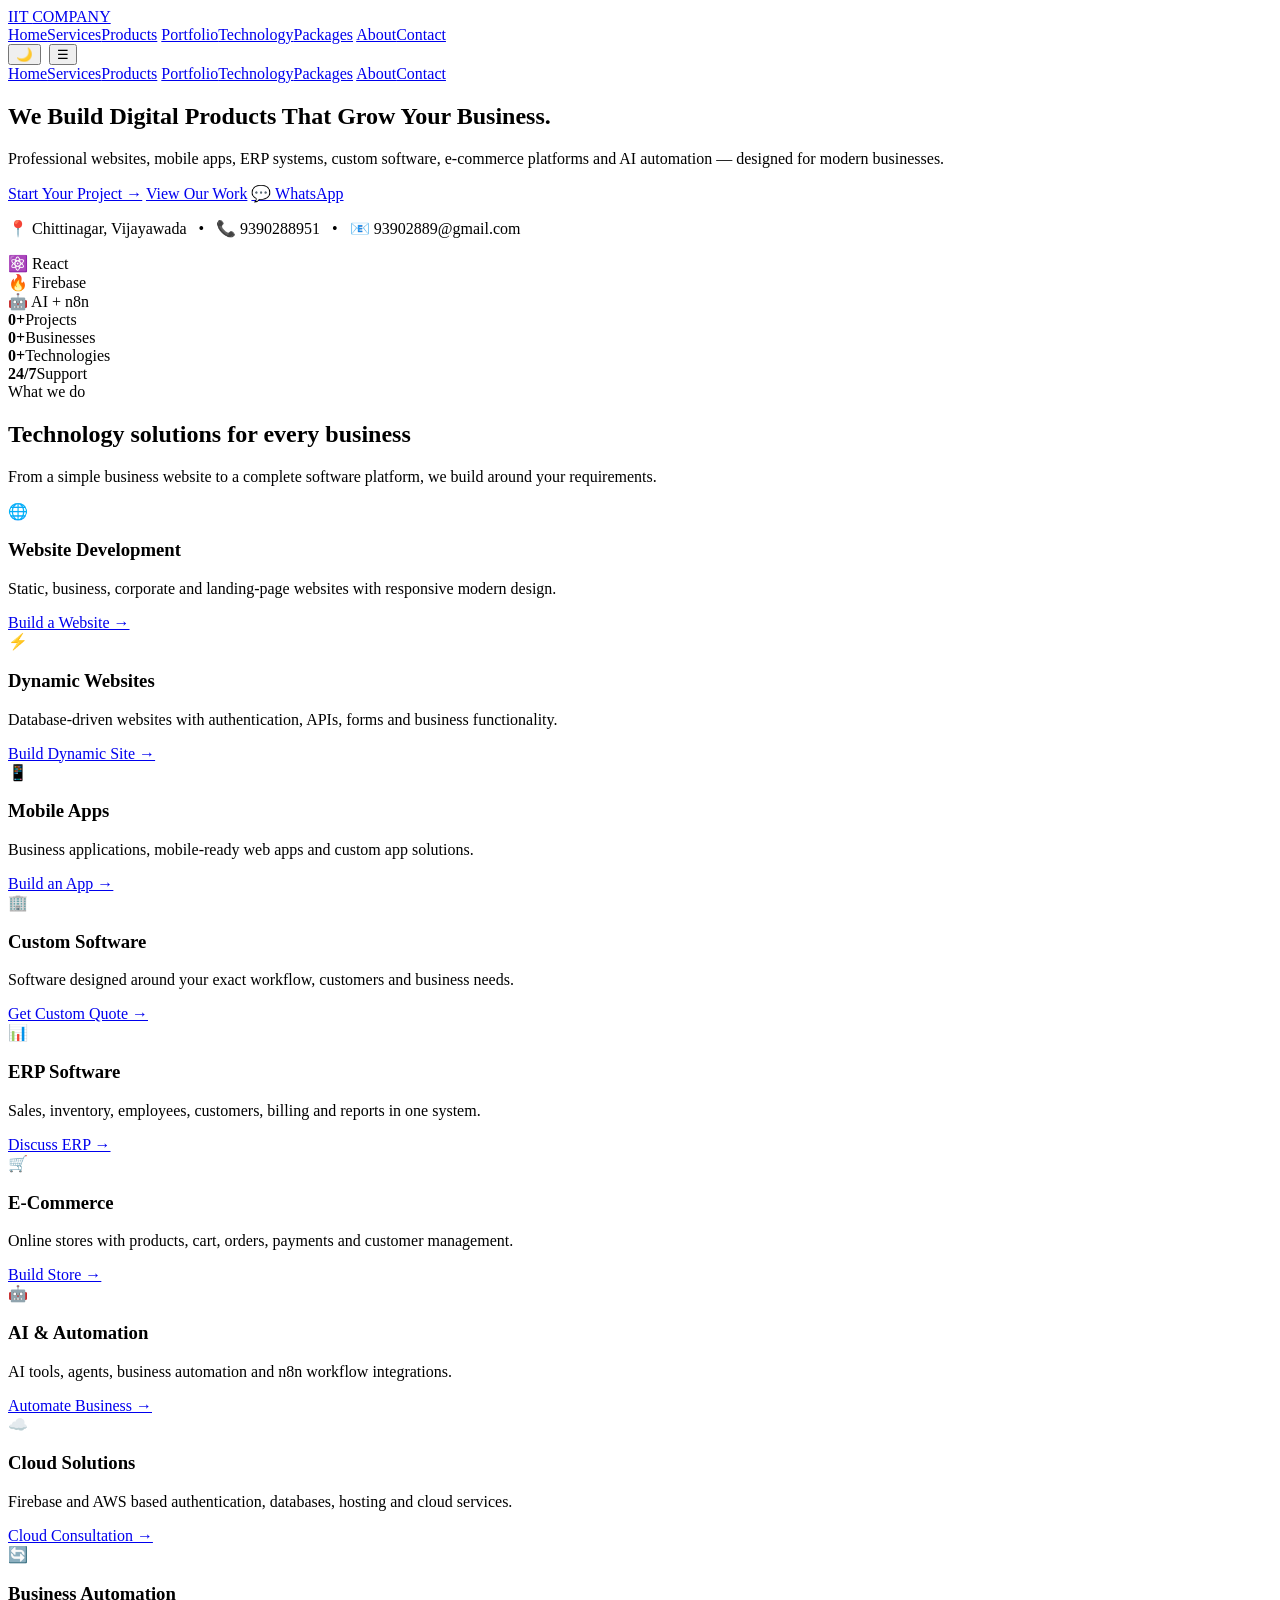
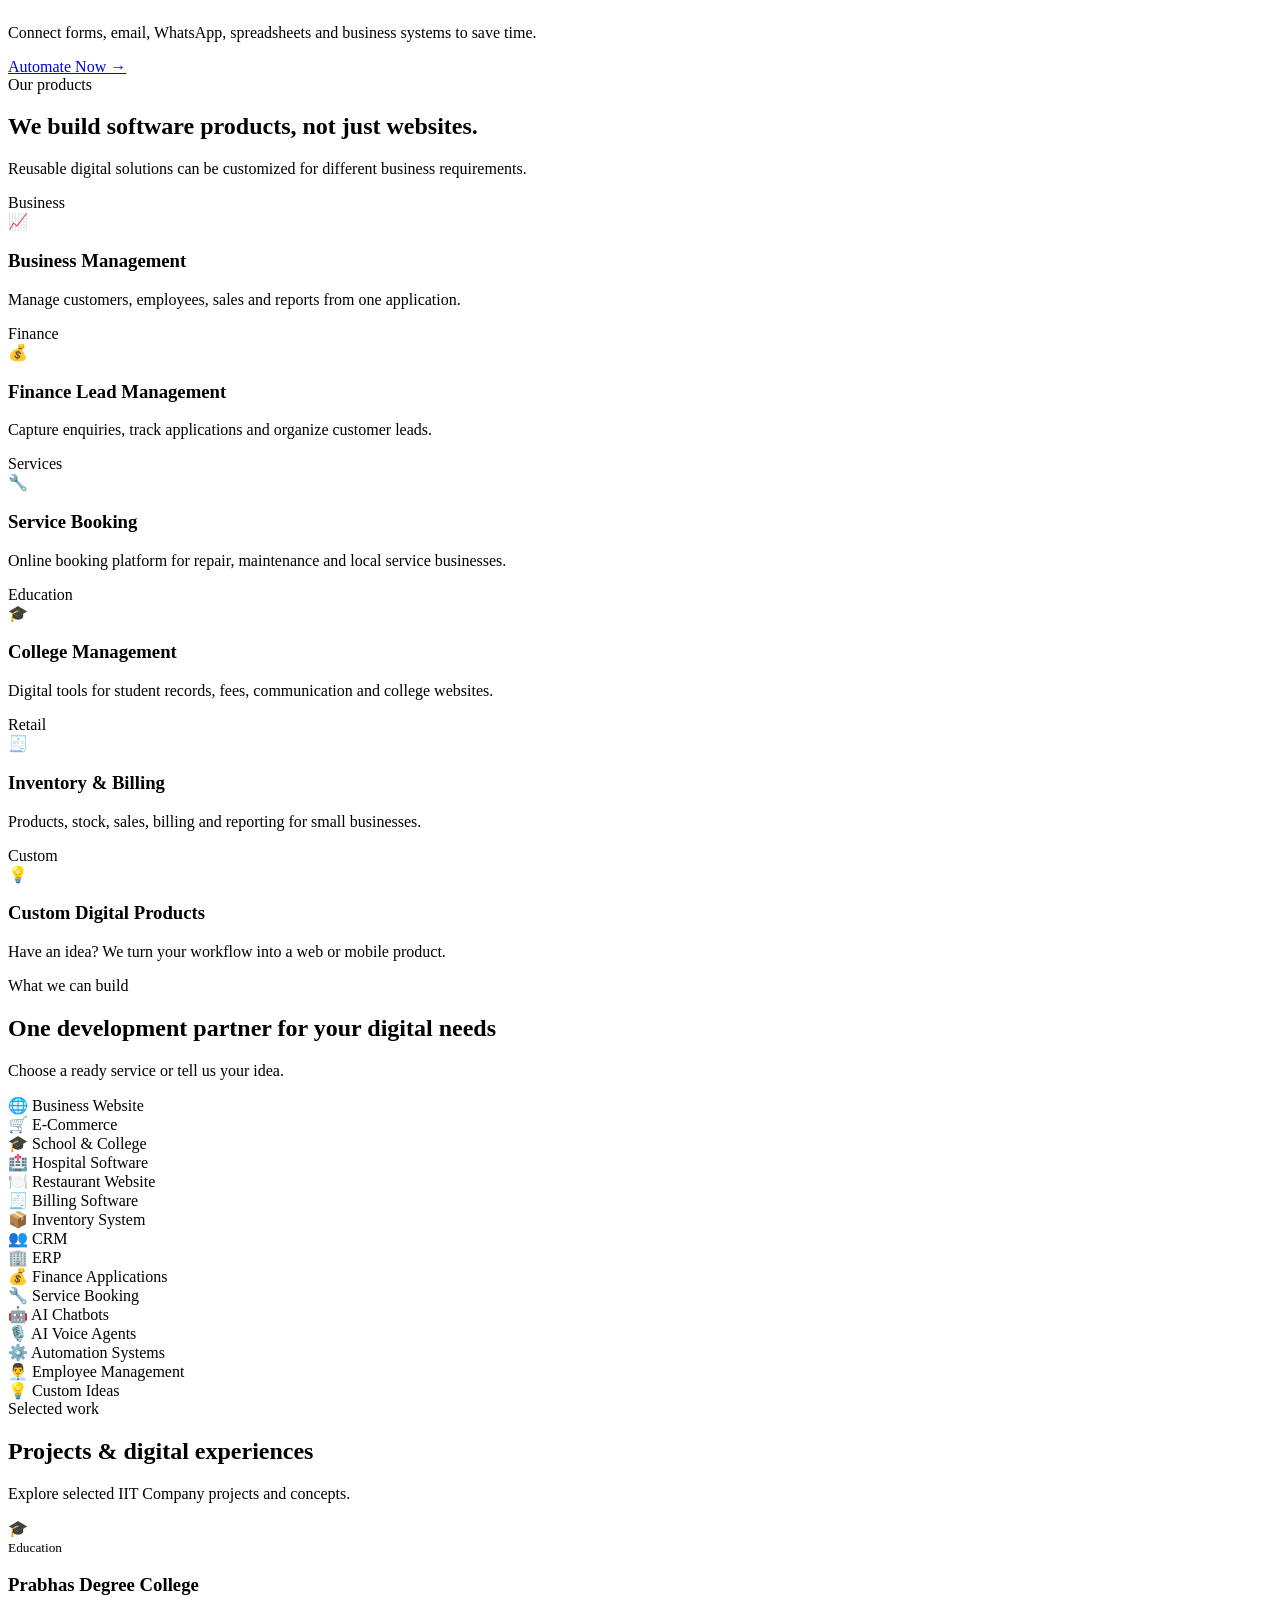
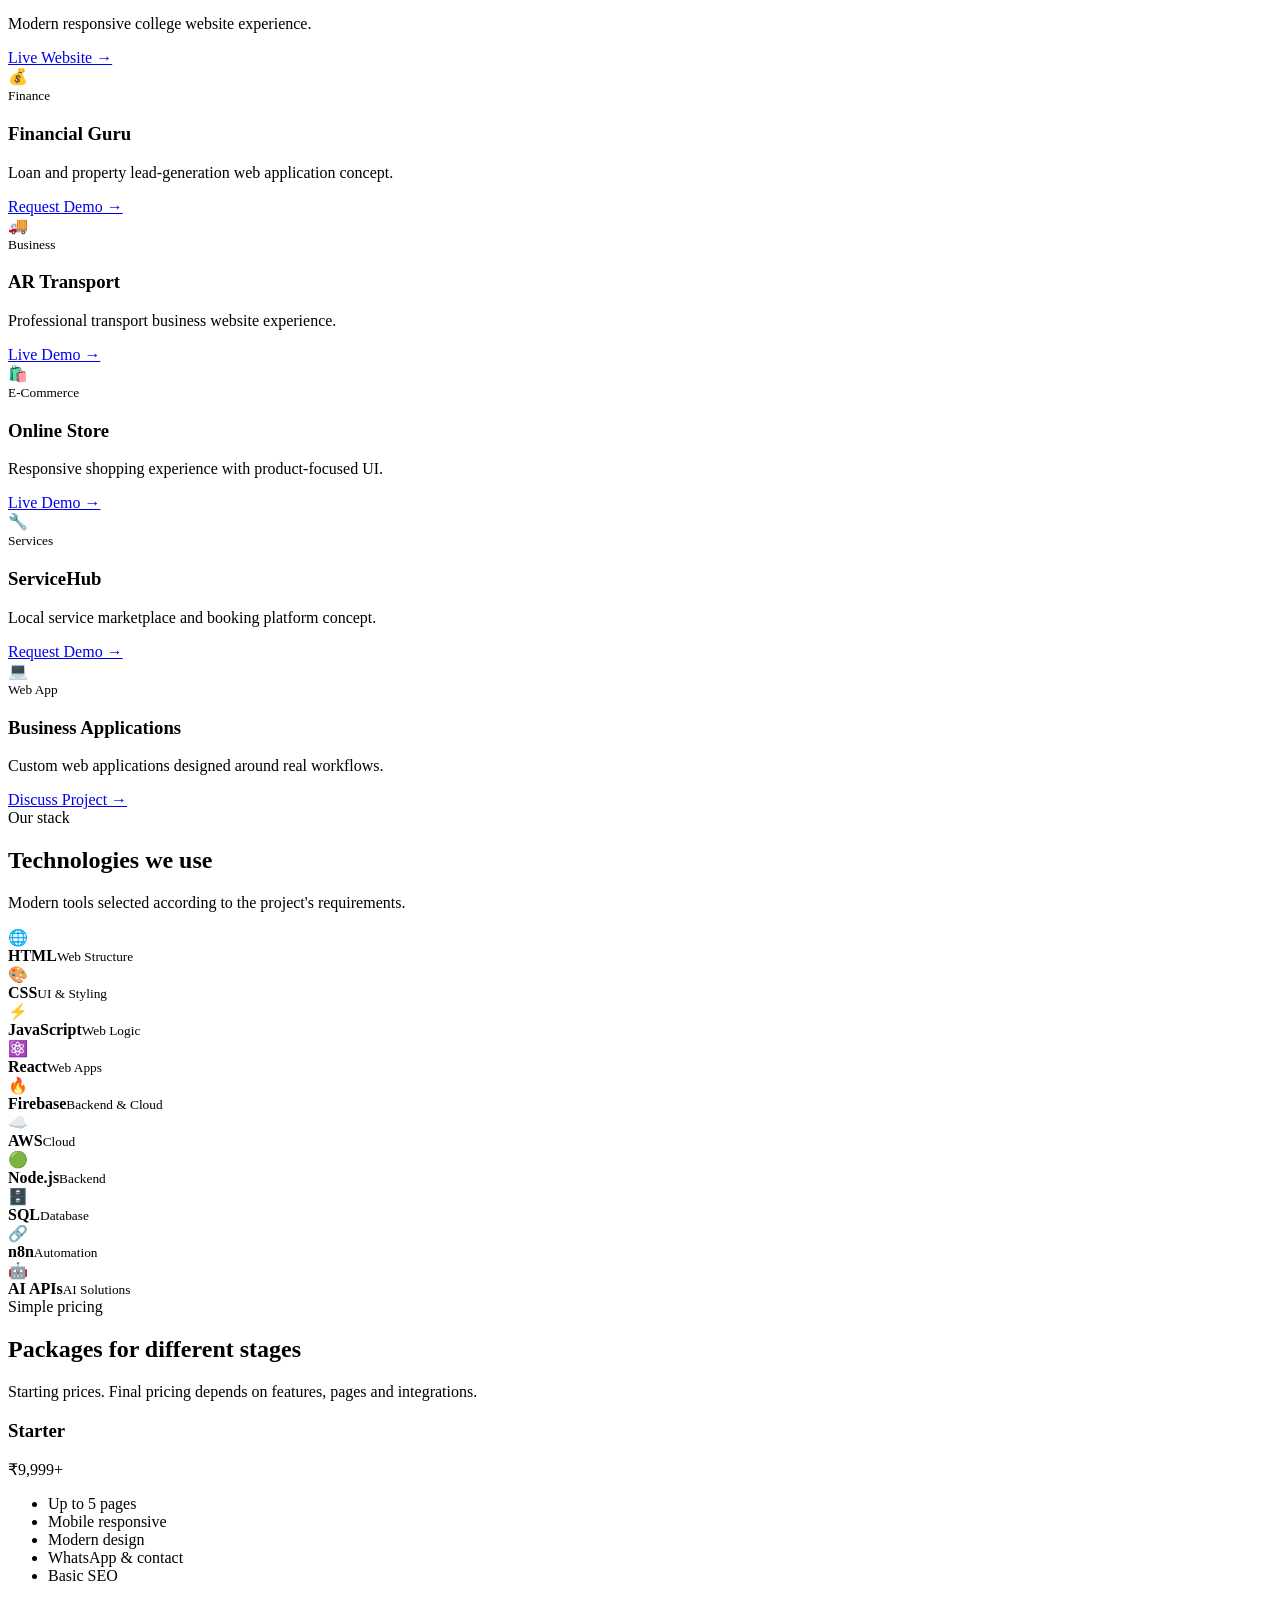
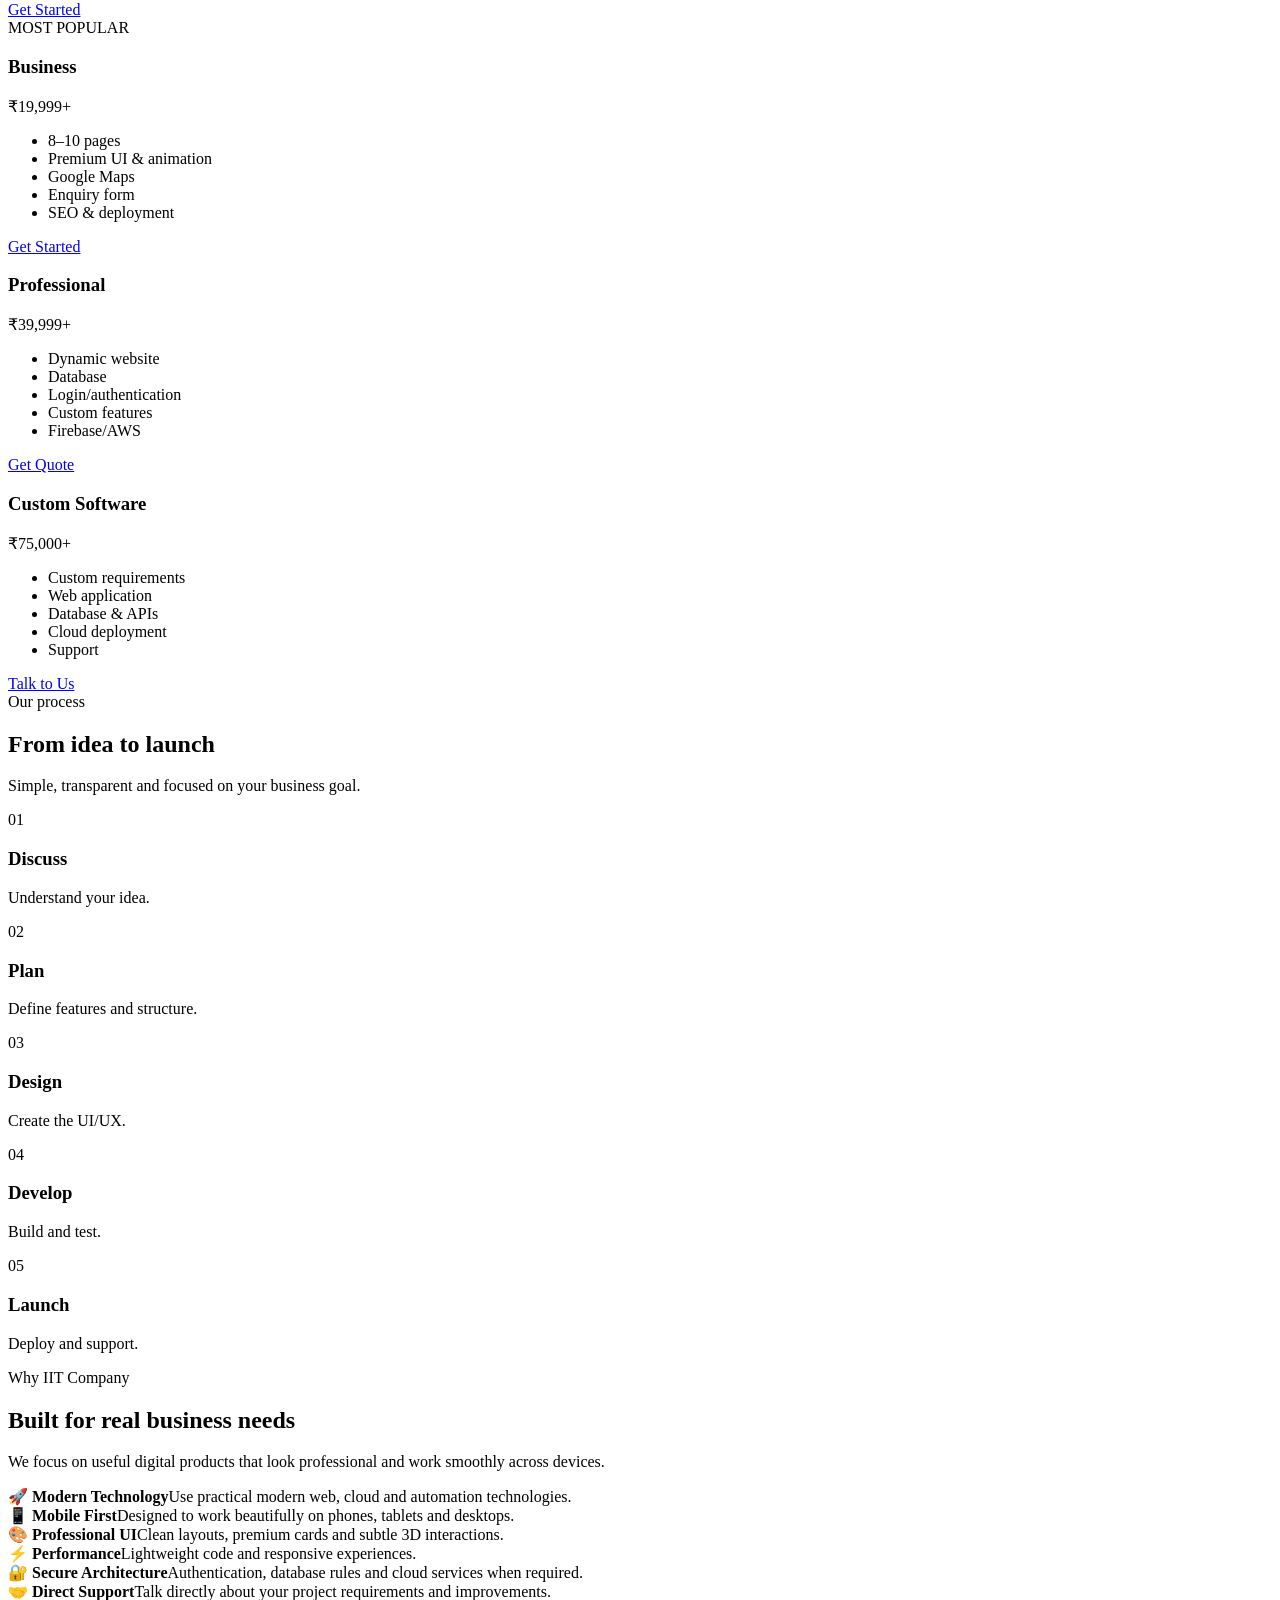
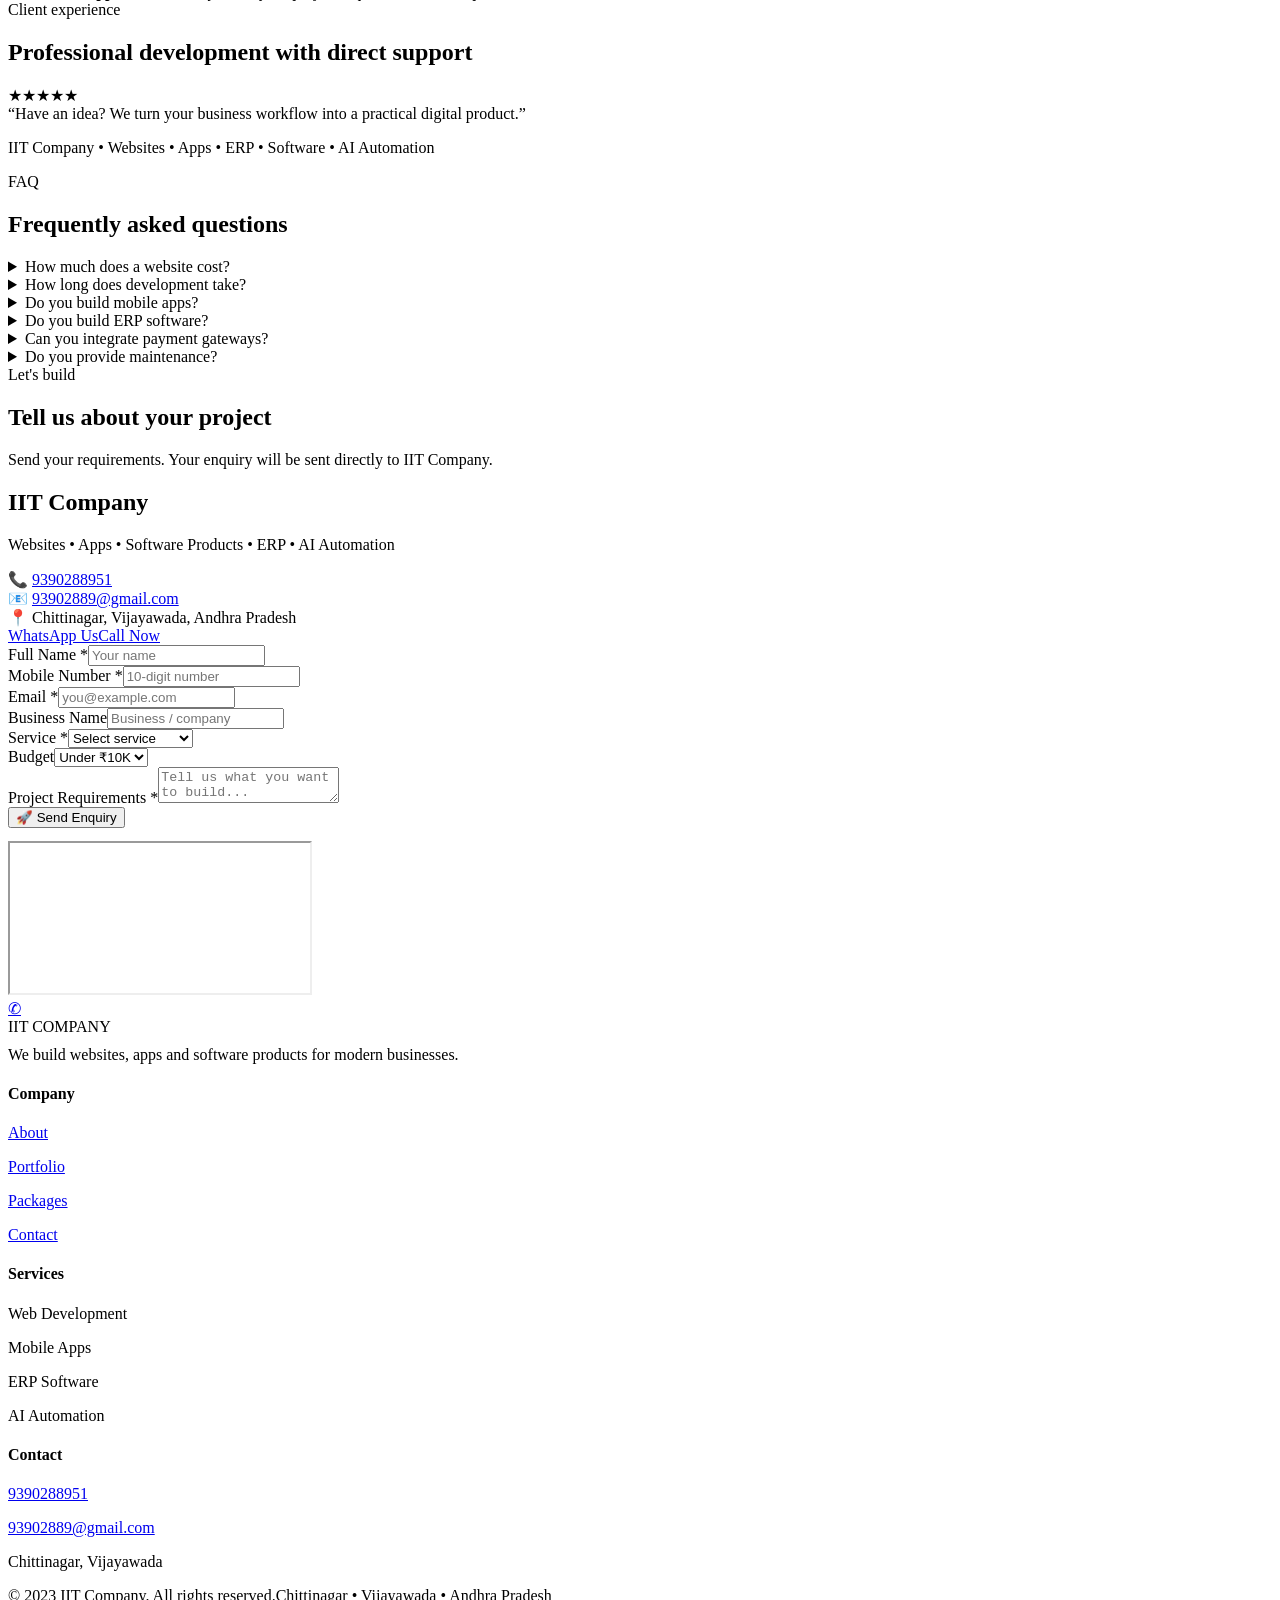
==== index.html @ 690689c0 "Rename iit company/index.html to index.html" ====
<!DOCTYPE html>
<html lang="en">
<head>
    <link rel="stylesheet" href="style.css">
<meta charset="UTF-8">
<meta name="viewport" content="width=device-width, initial-scale=1.0">
<meta name="description" content="IIT Company - Website, mobile app, ERP, custom software, e-commerce and AI automation development in Vijayawada.">
<meta name="theme-color" content="#ff6b00">
<meta property="og:title" content="IIT Company | Websites, Apps & Software">
<meta property="og:description" content="We build digital products that grow your business.">
<title>IIT Company | Websites, Apps & Software Products</title>

</head>
<body>

<header>
 <div class="container nav">
  <a href="#home" class="logo">IIT <span>COMPANY</span></a>
  <nav>
   <a href="#home">Home</a><a href="#services">Services</a><a href="#products">Products</a>
   <a href="#portfolio">Portfolio</a><a href="#technology">Technology</a><a href="#packages">Packages</a>
   <a href="#about">About</a><a href="#contact" class="nav-btn">Contact</a>
  </nav>
  <div style="display:flex;align-items:center;gap:8px">
   <button class="theme-toggle" id="themeToggle" aria-label="Toggle dark and light mode">🌙</button>
   <button class="menu" id="menuBtn" aria-label="Open menu">☰</button>
  </div>
  <div class="mobile-menu" id="mobileMenu">
   <a href="#home">Home</a><a href="#services">Services</a><a href="#products">Products</a>
   <a href="#portfolio">Portfolio</a><a href="#technology">Technology</a><a href="#packages">Packages</a>
   <a href="#about">About</a><a href="#contact">Contact</a>
  </div>
 </div>
</header>

<main id="home">
<section class="hero">
 <div class="container hero-grid">
  <div class="reveal">
   <h1>We Build <span class="gradient">Digital Products</span> That Grow Your Business.</h1>
   <p>Professional websites, mobile apps, ERP systems, custom software, e-commerce platforms and AI automation — designed for modern businesses.</p>
   <div class="actions">
    <a class="btn primary" href="#contact">Start Your Project →</a>
    <a class="btn secondary" href="#portfolio">View Our Work</a>
    <a class="btn secondary" href="https://wa.me/919390288951?text=Hello%20IIT%20Company%2C%20I%20want%20a%20project%20quote." target="_blank">💬 WhatsApp</a>
   </div>
   <p class="hero-meta">📍 Chittinagar, Vijayawada &nbsp; • &nbsp; 📞 9390288951 &nbsp; • &nbsp; 📧 93902889@gmail.com</p>
  </div>
  <div class="visual reveal">
   <div class="orb"></div>
   <div class="device top"><div class="bar short"></div><div class="bar"></div><div class="mini"><div></div><div></div><div></div></div></div>
   <div class="device bottom"><div class="bar short"></div><div class="bar"></div><div class="mini"><div></div><div></div><div></div></div></div>
   <div class="tech-float tf1">⚛️ React</div><div class="tech-float tf2">🔥 Firebase</div><div class="tech-float tf3">🤖 AI + n8n</div>
  </div>
 </div>
</section>

<section class="stats">
 <div class="container stats-grid reveal">
  <div class="stat"><b data-count="50">0+</b><span>Projects</span></div>
  <div class="stat"><b data-count="30">0+</b><span>Businesses</span></div>
  <div class="stat"><b data-count="10">0+</b><span>Technologies</span></div>
  <div class="stat"><b>24/7</b><span>Support</span></div>
 </div>
</section>

<section id="services">
 <div class="container">
  <div class="section-head reveal"><div class="eyebrow">What we do</div><h2>Technology solutions for every business</h2><p>From a simple business website to a complete software platform, we build around your requirements.</p></div>
  <div class="grid">
   <article class="card reveal"><div class="icon">🌐</div><h3>Website Development</h3><p>Static, business, corporate and landing-page websites with responsive modern design.</p><a class="card-link" href="#contact">Build a Website →</a></article>
   <article class="card reveal"><div class="icon">⚡</div><h3>Dynamic Websites</h3><p>Database-driven websites with authentication, APIs, forms and business functionality.</p><a class="card-link" href="#contact">Build Dynamic Site →</a></article>
   <article class="card reveal"><div class="icon">📱</div><h3>Mobile Apps</h3><p>Business applications, mobile-ready web apps and custom app solutions.</p><a class="card-link" href="#contact">Build an App →</a></article>
   <article class="card reveal"><div class="icon">🏢</div><h3>Custom Software</h3><p>Software designed around your exact workflow, customers and business needs.</p><a class="card-link" href="#contact">Get Custom Quote →</a></article>
   <article class="card reveal"><div class="icon">📊</div><h3>ERP Software</h3><p>Sales, inventory, employees, customers, billing and reports in one system.</p><a class="card-link" href="#contact">Discuss ERP →</a></article>
   <article class="card reveal"><div class="icon">🛒</div><h3>E-Commerce</h3><p>Online stores with products, cart, orders, payments and customer management.</p><a class="card-link" href="#contact">Build Store →</a></article>
   <article class="card reveal"><div class="icon">🤖</div><h3>AI & Automation</h3><p>AI tools, agents, business automation and n8n workflow integrations.</p><a class="card-link" href="#contact">Automate Business →</a></article>
   <article class="card reveal"><div class="icon">☁️</div><h3>Cloud Solutions</h3><p>Firebase and AWS based authentication, databases, hosting and cloud services.</p><a class="card-link" href="#contact">Cloud Consultation →</a></article>
   <article class="card reveal"><div class="icon">🔄</div><h3>Business Automation</h3><p>Connect forms, email, WhatsApp, spreadsheets and business systems to save time.</p><a class="card-link" href="#contact">Automate Now →</a></article>
  </div>
 </div>
</section>

<section class="dark-section" id="products">
 <div class="container">
  <div class="section-head reveal"><div class="eyebrow">Our products</div><h2>We build software products, not just websites.</h2><p>Reusable digital solutions can be customized for different business requirements.</p></div>
  <div class="grid product-grid">
   <article class="card product reveal"><span class="tag">Business</span><div class="icon">📈</div><h3>Business Management</h3><p>Manage customers, employees, sales and reports from one application.</p></article>
   <article class="card product reveal"><span class="tag">Finance</span><div class="icon">💰</div><h3>Finance Lead Management</h3><p>Capture enquiries, track applications and organize customer leads.</p></article>
   <article class="card product reveal"><span class="tag">Services</span><div class="icon">🔧</div><h3>Service Booking</h3><p>Online booking platform for repair, maintenance and local service businesses.</p></article>
   <article class="card product reveal"><span class="tag">Education</span><div class="icon">🎓</div><h3>College Management</h3><p>Digital tools for student records, fees, communication and college websites.</p></article>
   <article class="card product reveal"><span class="tag">Retail</span><div class="icon">🧾</div><h3>Inventory & Billing</h3><p>Products, stock, sales, billing and reporting for small businesses.</p></article>
   <article class="card product reveal"><span class="tag">Custom</span><div class="icon">💡</div><h3>Custom Digital Products</h3><p>Have an idea? We turn your workflow into a web or mobile product.</p></article>
  </div>
 </div>
</section>

<section id="build">
 <div class="container">
  <div class="section-head reveal"><div class="eyebrow">What we can build</div><h2>One development partner for your digital needs</h2><p>Choose a ready service or tell us your idea.</p></div>
  <div class="build-list">
   <div class="build-item reveal">🌐 Business Website</div><div class="build-item reveal">🛒 E-Commerce</div>
   <div class="build-item reveal">🎓 School & College</div><div class="build-item reveal">🏥 Hospital Software</div>
   <div class="build-item reveal">🍽️ Restaurant Website</div><div class="build-item reveal">🧾 Billing Software</div>
   <div class="build-item reveal">📦 Inventory System</div><div class="build-item reveal">👥 CRM</div>
   <div class="build-item reveal">🏢 ERP</div><div class="build-item reveal">💰 Finance Applications</div>
   <div class="build-item reveal">🔧 Service Booking</div><div class="build-item reveal">🤖 AI Chatbots</div>
   <div class="build-item reveal">🎙️ AI Voice Agents</div><div class="build-item reveal">⚙️ Automation Systems</div>
   <div class="build-item reveal">👨‍💼 Employee Management</div><div class="build-item reveal">💡 Custom Ideas</div>
  </div>
 </div>
</section>

<section id="portfolio">
 <div class="container">
  <div class="section-head reveal"><div class="eyebrow">Selected work</div><h2>Projects & digital experiences</h2><p>Explore selected IIT Company projects and concepts.</p></div>
  <div class="grid">
   <article class="card project reveal"><div class="project-img">🎓</div><div class="project-body"><small>Education</small><h3>Prabhas Degree College</h3><p>Modern responsive college website experience.</p><div class="project-actions"><a class="mini-btn orange" href="http://www.prabhascollege.in/" target="_blank">Live Website →</a></div></div></article>
   <article class="card project reveal"><div class="project-img">💰</div><div class="project-body"><small>Finance</small><h3>Financial Guru</h3><p>Loan and property lead-generation web application concept.</p><div class="project-actions"><a class="mini-btn orange" href="#contact">Request Demo →</a></div></div></article>
   <article class="card project reveal"><div class="project-img">🚚</div><div class="project-body"><small>Business</small><h3>AR Transport</h3><p>Professional transport business website experience.</p><div class="project-actions"><a class="mini-btn orange" href="https://ismail680447.github.io/ar-transport/" target="_blank">Live Demo →</a></div></div></article>
   <article class="card project reveal"><div class="project-img">🛍️</div><div class="project-body"><small>E-Commerce</small><h3>Online Store</h3><p>Responsive shopping experience with product-focused UI.</p><div class="project-actions"><a class="mini-btn orange" href="https://ismail680447.github.io/ecommerce-site/" target="_blank">Live Demo →</a></div></div></article>
   <article class="card project reveal"><div class="project-img">🔧</div><div class="project-body"><small>Services</small><h3>ServiceHub</h3><p>Local service marketplace and booking platform concept.</p><div class="project-actions"><a class="mini-btn orange" href="#contact">Request Demo →</a></div></div></article>
   <article class="card project reveal"><div class="project-img">💻</div><div class="project-body"><small>Web App</small><h3>Business Applications</h3><p>Custom web applications designed around real workflows.</p><div class="project-actions"><a class="mini-btn orange" href="#contact">Discuss Project →</a></div></div></article>
  </div>
 </div>
</section>

<section id="technology" class="why">
 <div class="container">
  <div class="section-head reveal"><div class="eyebrow">Our stack</div><h2>Technologies we use</h2><p>Modern tools selected according to the project's requirements.</p></div>
  <div class="tech-grid">
   <div class="tech-card reveal"><div class="tech-logo">🌐</div><b>HTML</b><small>Web Structure</small></div>
   <div class="tech-card reveal"><div class="tech-logo">🎨</div><b>CSS</b><small>UI & Styling</small></div>
   <div class="tech-card reveal"><div class="tech-logo">⚡</div><b>JavaScript</b><small>Web Logic</small></div>
   <div class="tech-card reveal"><div class="tech-logo">⚛️</div><b>React</b><small>Web Apps</small></div>
   <div class="tech-card reveal"><div class="tech-logo">🔥</div><b>Firebase</b><small>Backend & Cloud</small></div>
   <div class="tech-card reveal"><div class="tech-logo">☁️</div><b>AWS</b><small>Cloud</small></div>
   <div class="tech-card reveal"><div class="tech-logo">🟢</div><b>Node.js</b><small>Backend</small></div>
   <div class="tech-card reveal"><div class="tech-logo">🗄️</div><b>SQL</b><small>Database</small></div>
   <div class="tech-card reveal"><div class="tech-logo">🔗</div><b>n8n</b><small>Automation</small></div>
   <div class="tech-card reveal"><div class="tech-logo">🤖</div><b>AI APIs</b><small>AI Solutions</small></div>
  </div>
 </div>
</section>

<section id="packages">
 <div class="container">
  <div class="section-head reveal"><div class="eyebrow">Simple pricing</div><h2>Packages for different stages</h2><p>Starting prices. Final pricing depends on features, pages and integrations.</p></div>
  <div class="grid">
   <article class="card price reveal"><h3>Starter</h3><div class="amount">₹9,999+</div><ul><li>Up to 5 pages</li><li>Mobile responsive</li><li>Modern design</li><li>WhatsApp & contact</li><li>Basic SEO</li></ul><a class="btn primary" href="#contact">Get Started</a></article>
   <article class="card price popular reveal"><span class="popular-label">MOST POPULAR</span><h3>Business</h3><div class="amount">₹19,999+</div><ul><li>8–10 pages</li><li>Premium UI & animation</li><li>Google Maps</li><li>Enquiry form</li><li>SEO & deployment</li></ul><a class="btn primary" href="#contact">Get Started</a></article>
   <article class="card price reveal"><h3>Professional</h3><div class="amount">₹39,999+</div><ul><li>Dynamic website</li><li>Database</li><li>Login/authentication</li><li>Custom features</li><li>Firebase/AWS</li></ul><a class="btn primary" href="#contact">Get Quote</a></article>
   <article class="card price reveal"><h3>Custom Software</h3><div class="amount">₹75,000+</div><ul><li>Custom requirements</li><li>Web application</li><li>Database & APIs</li><li>Cloud deployment</li><li>Support</li></ul><a class="btn primary" href="#contact">Talk to Us</a></article>
  </div>
 </div>
</section>

<section class="dark-section">
 <div class="container">
  <div class="section-head reveal"><div class="eyebrow">Our process</div><h2>From idea to launch</h2><p>Simple, transparent and focused on your business goal.</p></div>
  <div class="process">
   <div class="step reveal"><div class="num">01</div><h3>Discuss</h3><p>Understand your idea.</p></div>
   <div class="step reveal"><div class="num">02</div><h3>Plan</h3><p>Define features and structure.</p></div>
   <div class="step reveal"><div class="num">03</div><h3>Design</h3><p>Create the UI/UX.</p></div>
   <div class="step reveal"><div class="num">04</div><h3>Develop</h3><p>Build and test.</p></div>
   <div class="step reveal"><div class="num">05</div><h3>Launch</h3><p>Deploy and support.</p></div>
  </div>
 </div>
</section>

<section id="about" class="why">
 <div class="container">
  <div class="section-head reveal"><div class="eyebrow">Why IIT Company</div><h2>Built for real business needs</h2><p>We focus on useful digital products that look professional and work smoothly across devices.</p></div>
  <div class="why-grid">
   <div class="why-item reveal"><b>🚀 Modern Technology</b><span>Use practical modern web, cloud and automation technologies.</span></div>
   <div class="why-item reveal"><b>📱 Mobile First</b><span>Designed to work beautifully on phones, tablets and desktops.</span></div>
   <div class="why-item reveal"><b>🎨 Professional UI</b><span>Clean layouts, premium cards and subtle 3D interactions.</span></div>
   <div class="why-item reveal"><b>⚡ Performance</b><span>Lightweight code and responsive experiences.</span></div>
   <div class="why-item reveal"><b>🔐 Secure Architecture</b><span>Authentication, database rules and cloud services when required.</span></div>
   <div class="why-item reveal"><b>🤝 Direct Support</b><span>Talk directly about your project requirements and improvements.</span></div>
  </div>
 </div>
</section>

<section>
 <div class="container">
  <div class="section-head reveal"><div class="eyebrow">Client experience</div><h2>Professional development with direct support</h2></div>
  <div class="testimonial reveal">
   <div class="stars">★★★★★</div>
   <div class="quote">“Have an idea? We turn your business workflow into a practical digital product.”</div>
   <p style="color:var(--muted)">IIT Company • Websites • Apps • ERP • Software • AI Automation</p>
  </div>
 </div>
</section>

<section>
 <div class="container">
  <div class="section-head reveal"><div class="eyebrow">FAQ</div><h2>Frequently asked questions</h2></div>
  <div class="faq reveal">
   <details><summary>How much does a website cost?</summary><p>Our starting packages begin around ₹9,999. Final pricing depends on pages, design, features and integrations.</p></details>
   <details><summary>How long does development take?</summary><p>Time depends on the number of pages, features, integrations and revisions required.</p></details>
   <details><summary>Do you build mobile apps?</summary><p>Yes. We can build mobile-ready web applications, PWAs when requested, and custom app solutions. This website itself does not use PWA features.</p></details>
   <details><summary>Do you build ERP software?</summary><p>Yes. ERP modules can include employees, sales, inventory, customers, billing and reports.</p></details>
   <details><summary>Can you integrate payment gateways?</summary><p>Yes. Payment gateway integration can be added when required.</p></details>
   <details><summary>Do you provide maintenance?</summary><p>Yes. Maintenance and support can be discussed based on the project.</p></details>
  </div>
 </div>
</section>

<section id="contact" class="contact">
 <div class="container">
  <div class="section-head reveal"><div class="eyebrow">Let's build</div><h2>Tell us about your project</h2><p>Send your requirements. Your enquiry will be sent directly to IIT Company.</p></div>
  <div class="contact-grid">
   <div class="contact-info reveal">
    <h2>IIT Company</h2><p>Websites • Apps • Software Products • ERP • AI Automation</p>
    <div class="contact-line">📞 <a href="tel:+919390288951">9390288951</a></div>
    <div class="contact-line">📧 <a href="mailto:93902889@gmail.com">93902889@gmail.com</a></div>
    <div class="contact-line">📍 Chittinagar, Vijayawada, Andhra Pradesh</div>
    <div class="actions"><a class="btn primary" href="https://wa.me/919390288951?text=Hello%20IIT%20Company%2C%20I%20want%20a%20project%20quote." target="_blank">WhatsApp Us</a><a class="btn secondary" href="tel:+919390288951">Call Now</a></div>
   </div>
   <form class="form reveal" id="quoteForm">
    <div class="form-grid">
     <div class="field"><label>Full Name *</label><input name="name" required placeholder="Your name"></div>
     <div class="field"><label>Mobile Number *</label><input name="phone" required type="tel" pattern="[0-9]{10}" maxlength="10" placeholder="10-digit number"></div>
     <div class="field"><label>Email *</label><input name="email" required type="email" placeholder="you@example.com"></div>
     <div class="field"><label>Business Name</label><input name="business" placeholder="Business / company"></div>
     <div class="field"><label>Service *</label><select name="service" required><option value="">Select service</option><option>Website</option><option>Mobile App</option><option>ERP</option><option>Custom Software</option><option>E-Commerce</option><option>AI & Automation</option><option>Other</option></select></div>
     <div class="field"><label>Budget</label><select name="budget"><option>Under ₹10K</option><option>₹10K–₹25K</option><option>₹25K–₹50K</option><option>₹50K–₹1L</option><option>₹1L+</option></select></div>
     <div class="field full"><label>Project Requirements *</label><textarea name="message" required placeholder="Tell us what you want to build..."></textarea></div>
     <div class="field full"><button class="btn primary" type="submit">🚀 Send Enquiry</button></div>
    </div>
    <p id="formStatus" style="font-size:13px;color:var(--muted);margin-top:10px"></p>
   </form>
  </div>
  <div class="map">
    <iframe
        src="https://www.google.com/maps?q=I%20IT%20COMPANY%2C%20Chittinagar%2C%20Fraserpeta%2C%20Vijayawada%2C%20Andhra%20Pradesh%20520001&output=embed"
        loading="lazy"
        allowfullscreen
        referrerpolicy="no-referrer-when-downgrade">
    </iframe>
</div>
 </div>
</section>
</main>

<a class="float-wa" href="https://wa.me/919390288951?text=Hello%20IIT%20Company%2C%20I%20want%20a%20project%20quote." target="_blank" aria-label="WhatsApp">✆</a>

<footer>
 <div class="container">
  <div class="footer-grid">
   <div><div class="logo">IIT <span>COMPANY</span></div><p style="margin-top:10px">We build websites, apps and software products for modern businesses.</p></div>
   <div><h4>Company</h4><p><a href="#about">About</a></p><p><a href="#portfolio">Portfolio</a></p><p><a href="#packages">Packages</a></p><p><a href="#contact">Contact</a></p></div>
   <div><h4>Services</h4><p>Web Development</p><p>Mobile Apps</p><p>ERP Software</p><p>AI Automation</p></div>
   <div><h4>Contact</h4><p><a href="tel:+919390288951">9390288951</a></p><p><a href="mailto:93902889@gmail.com">93902889@gmail.com</a></p><p>Chittinagar, Vijayawada</p></div>
  </div>
  <div class="copyright"><span>© 2023 IIT Company. All rights reserved.</span><span>Chittinagar • Vijayawada • Andhra Pradesh</span></div>
 </div>
</footer>
<script src="script.js"></script>


</body>
</html>
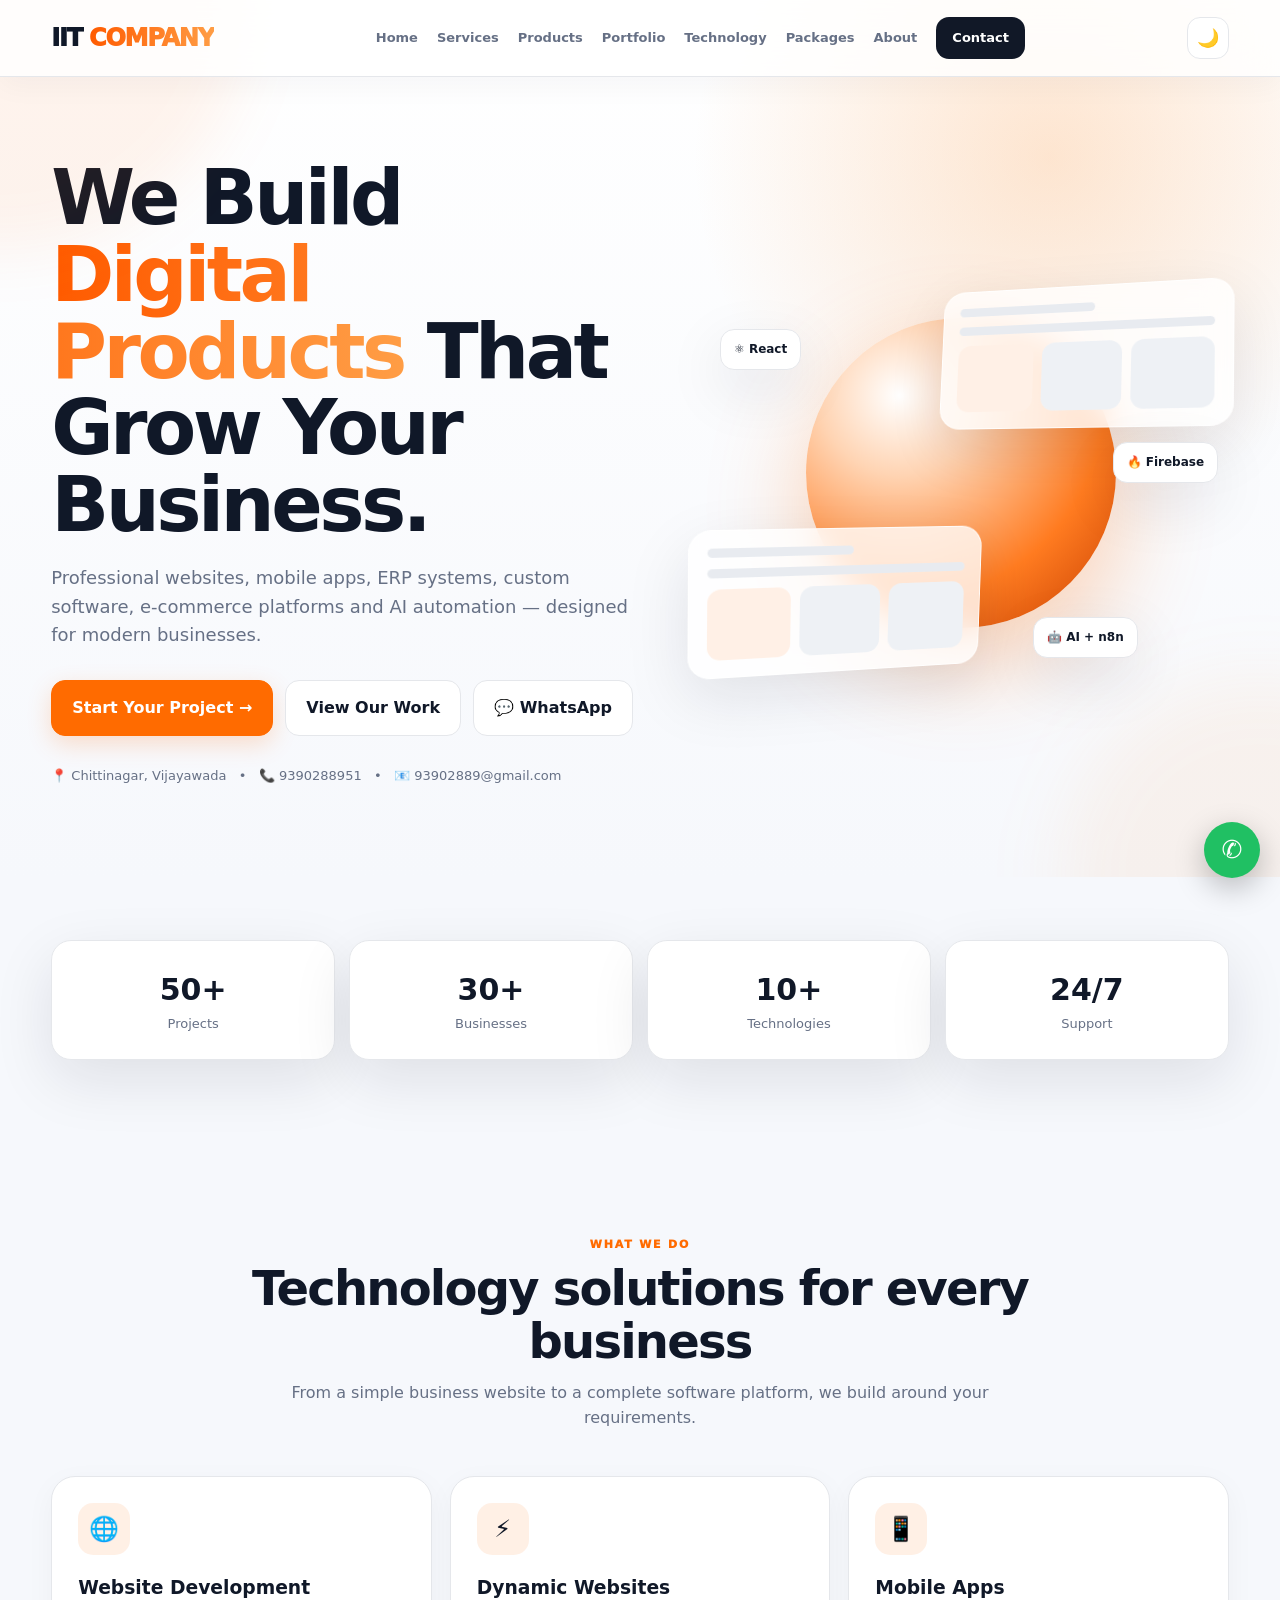
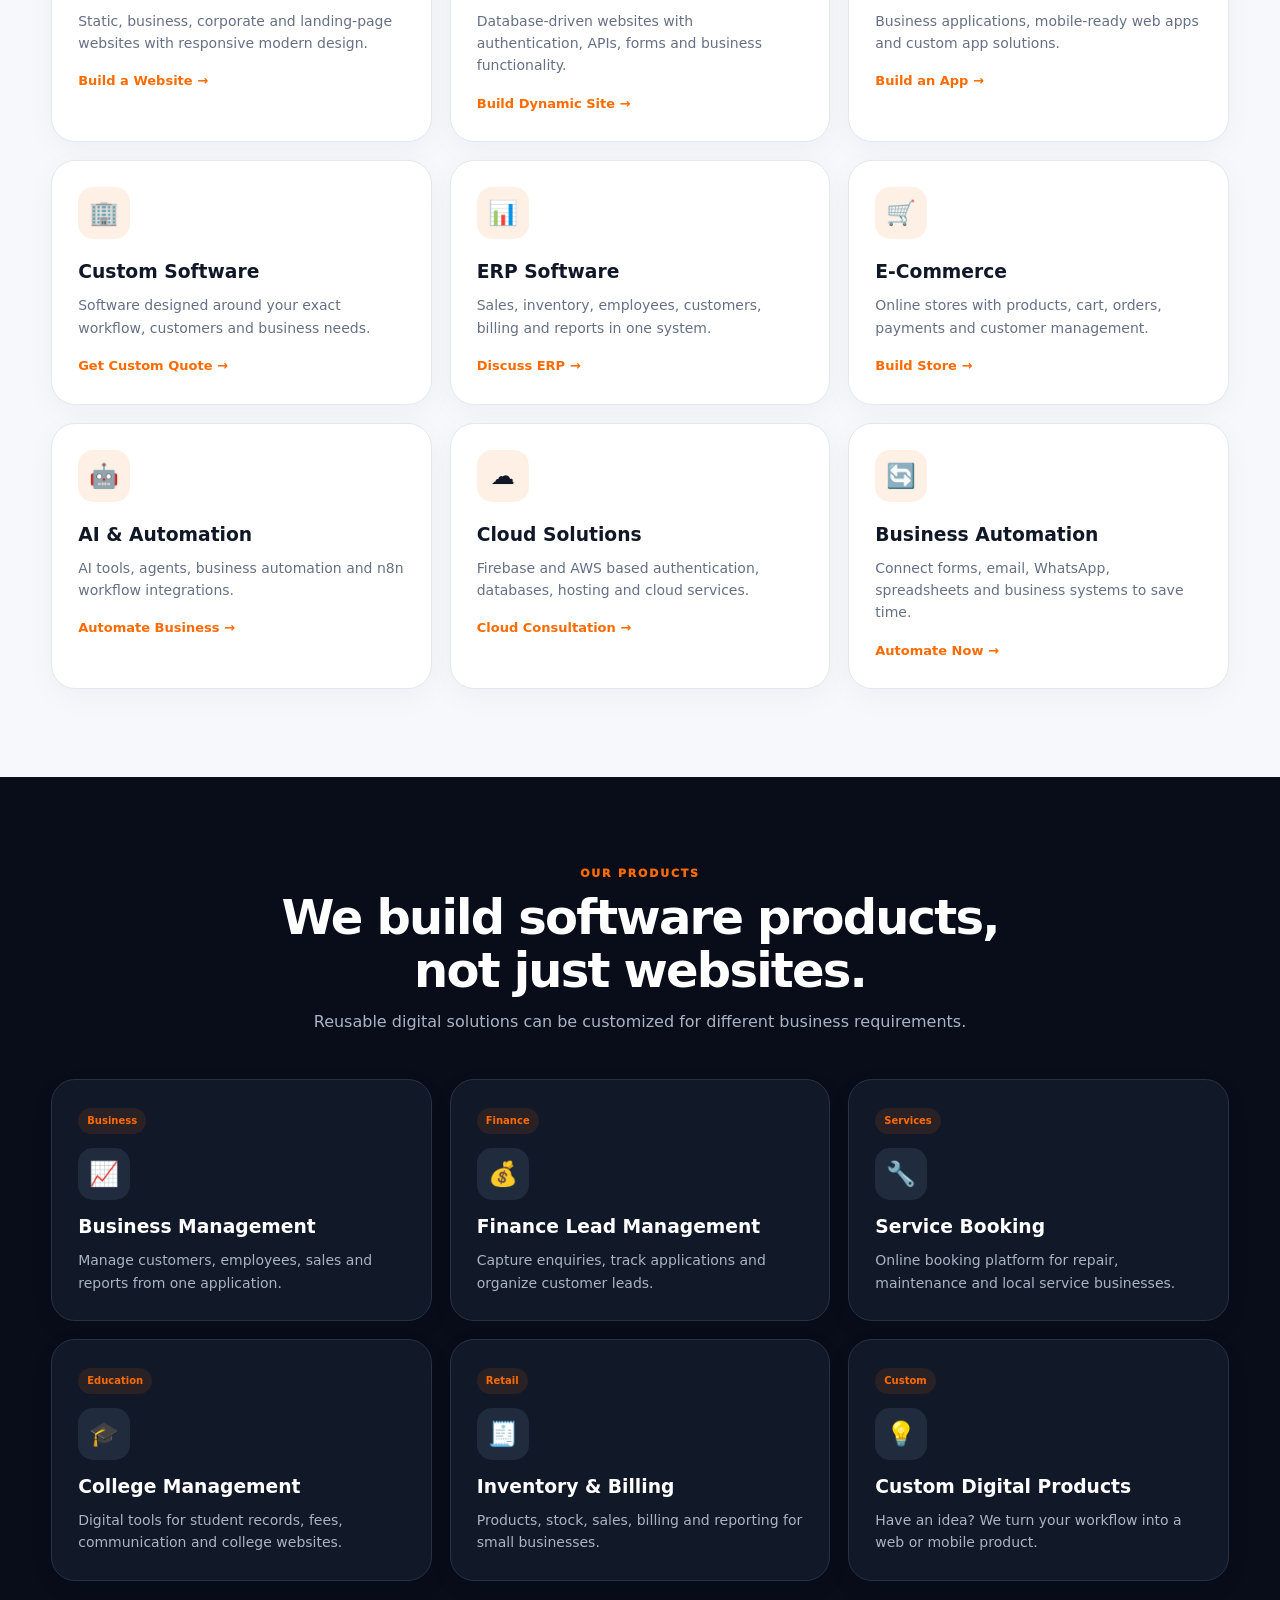
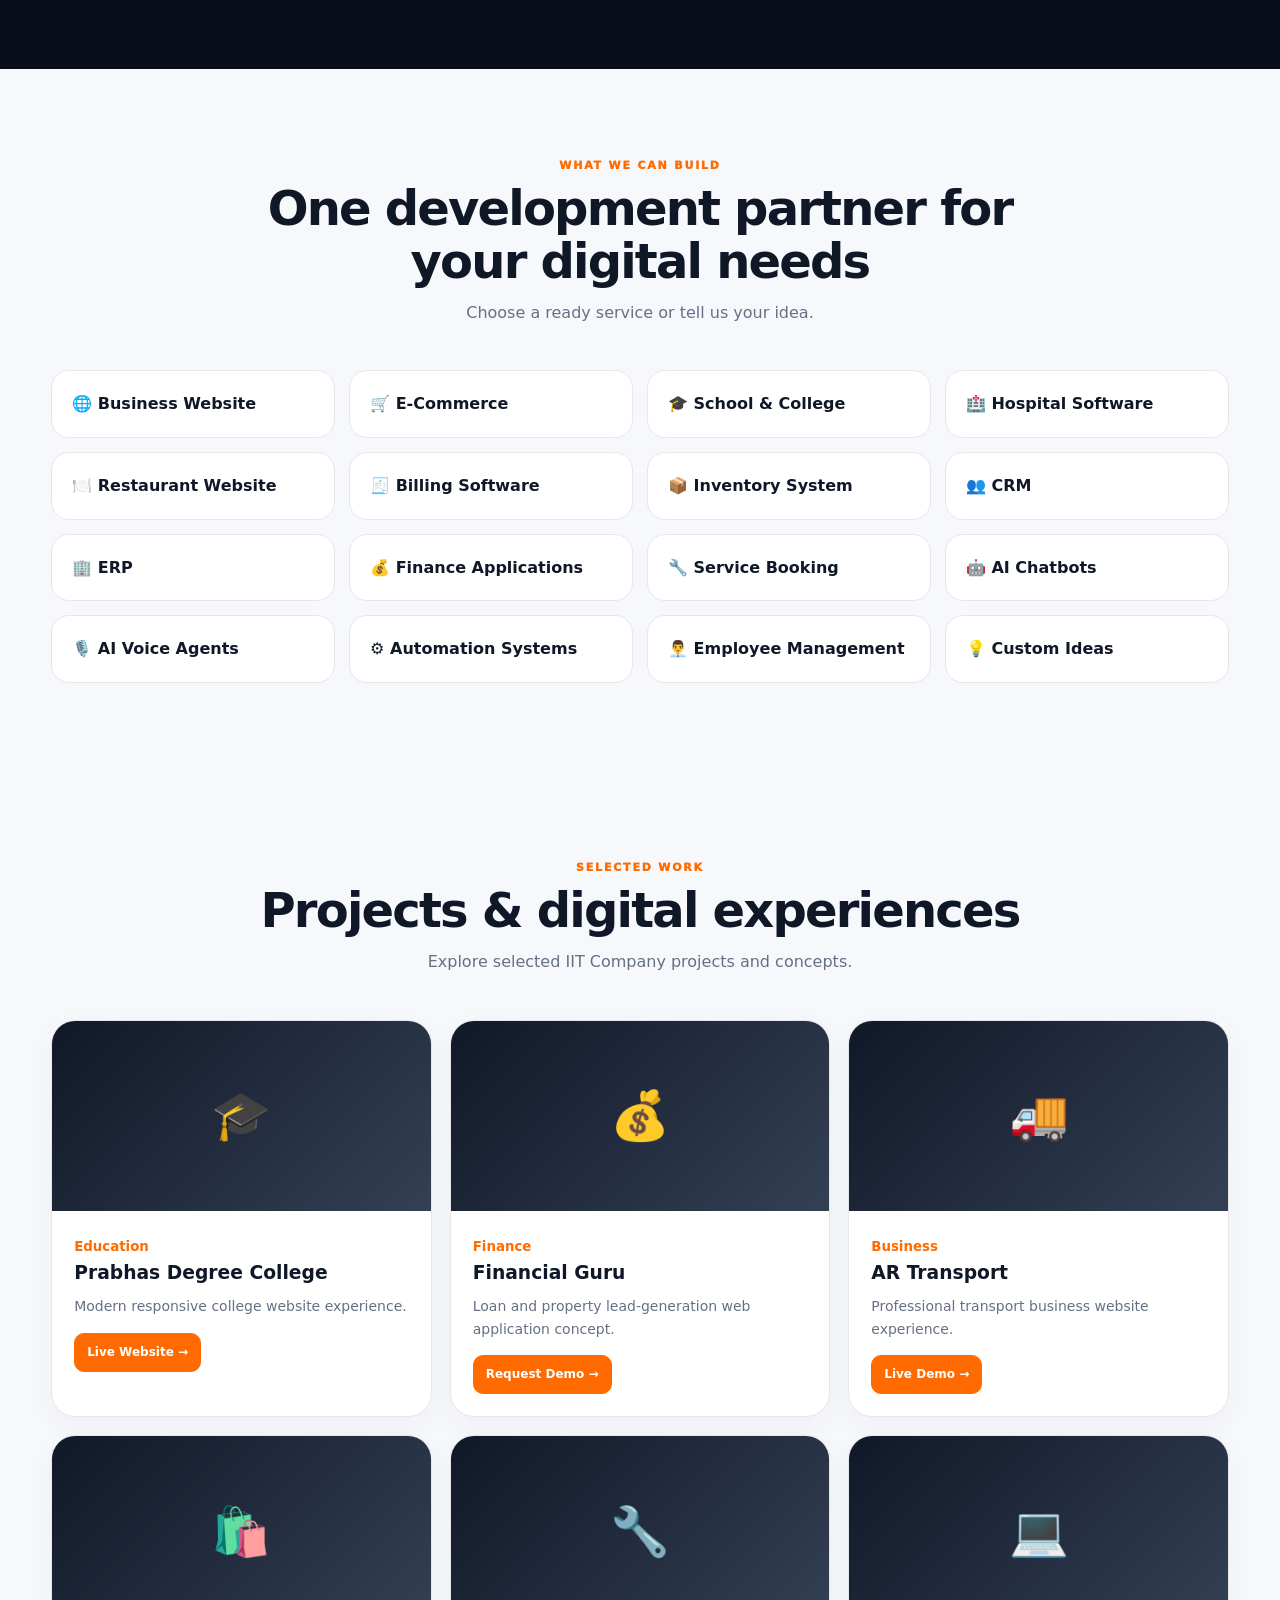
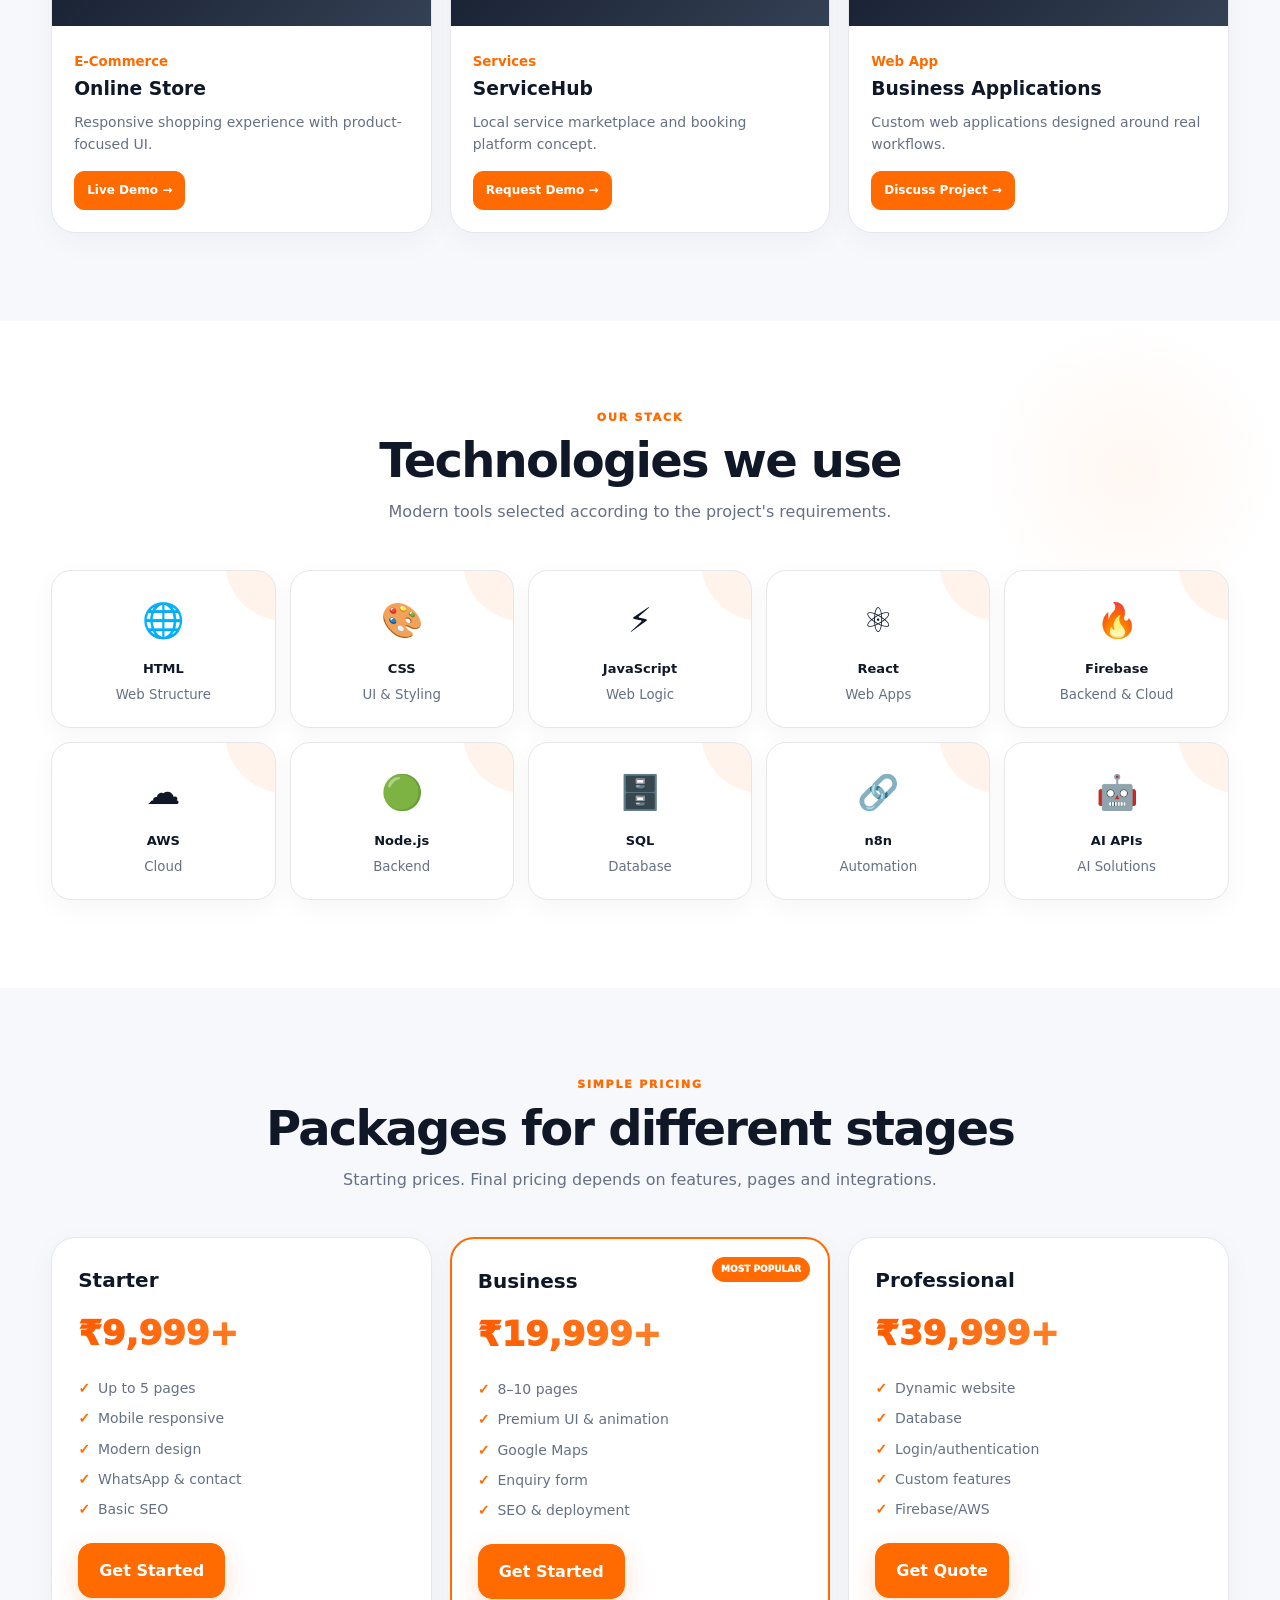
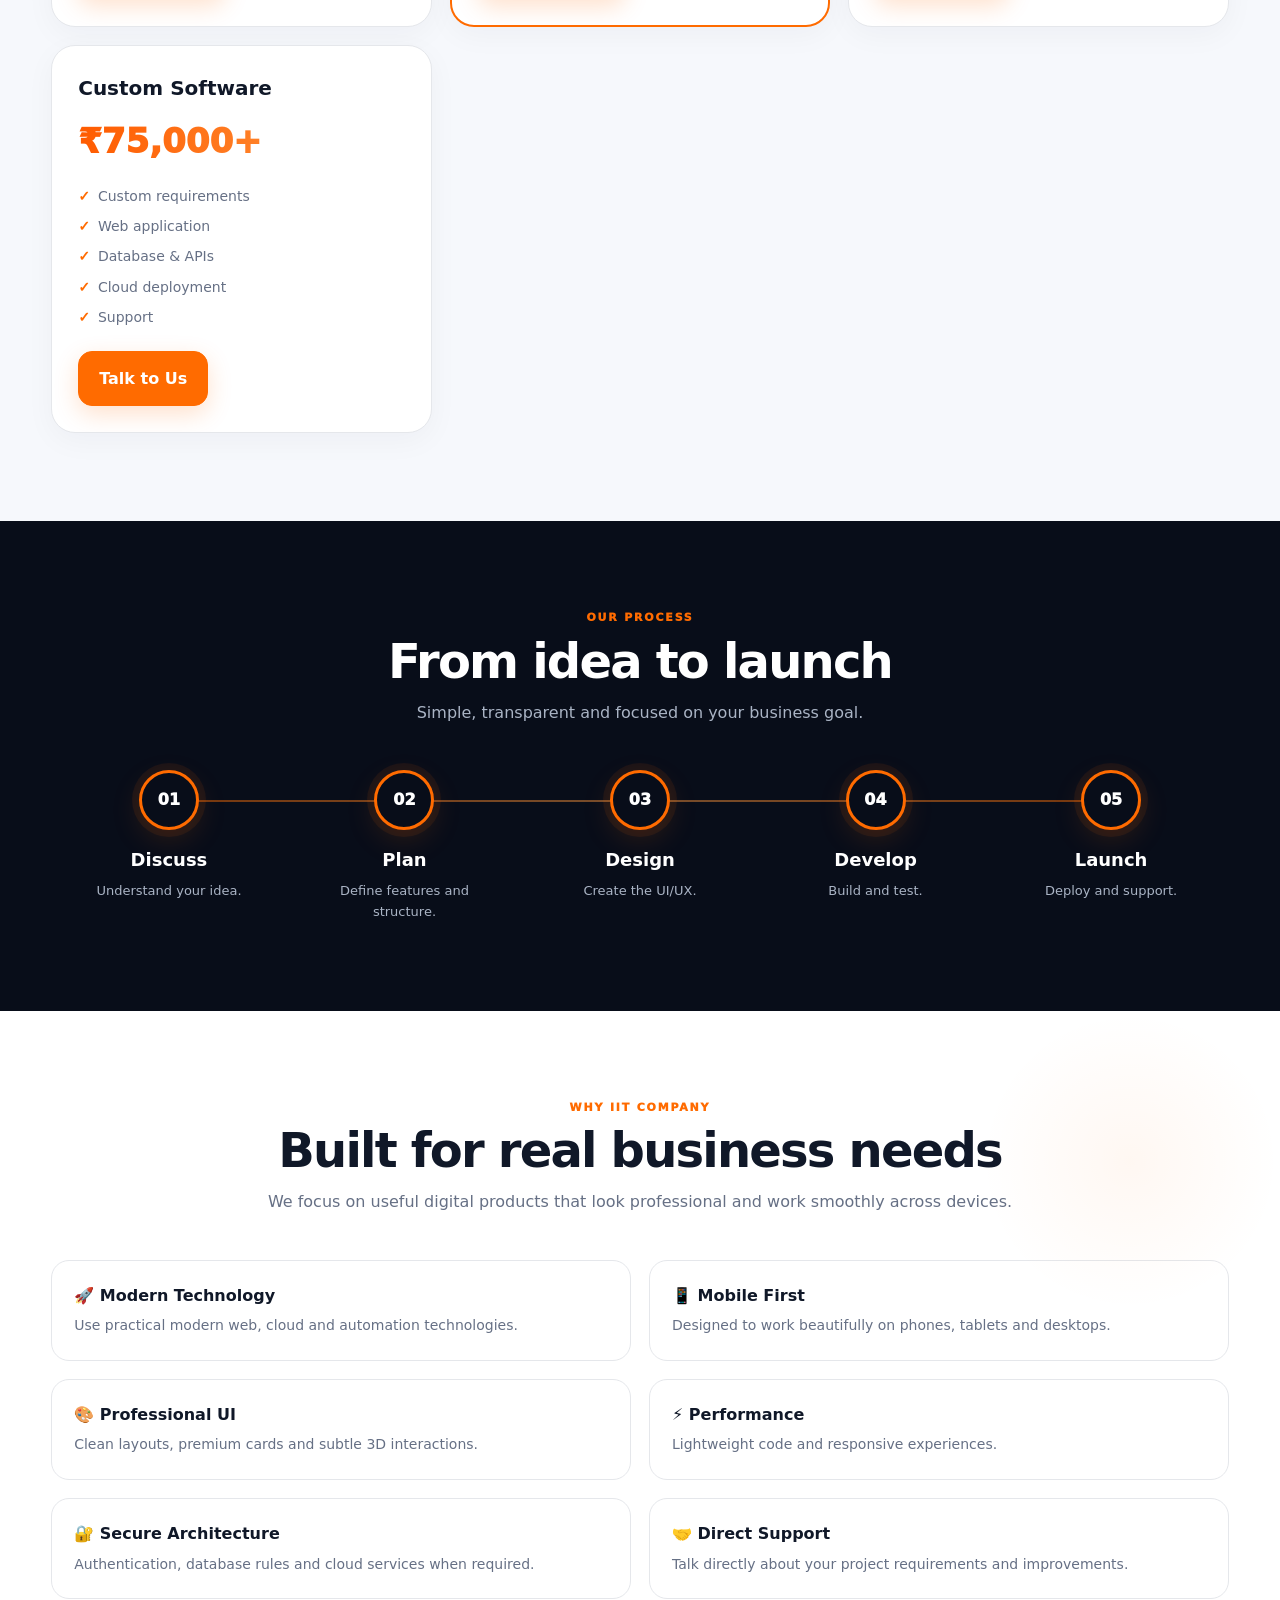
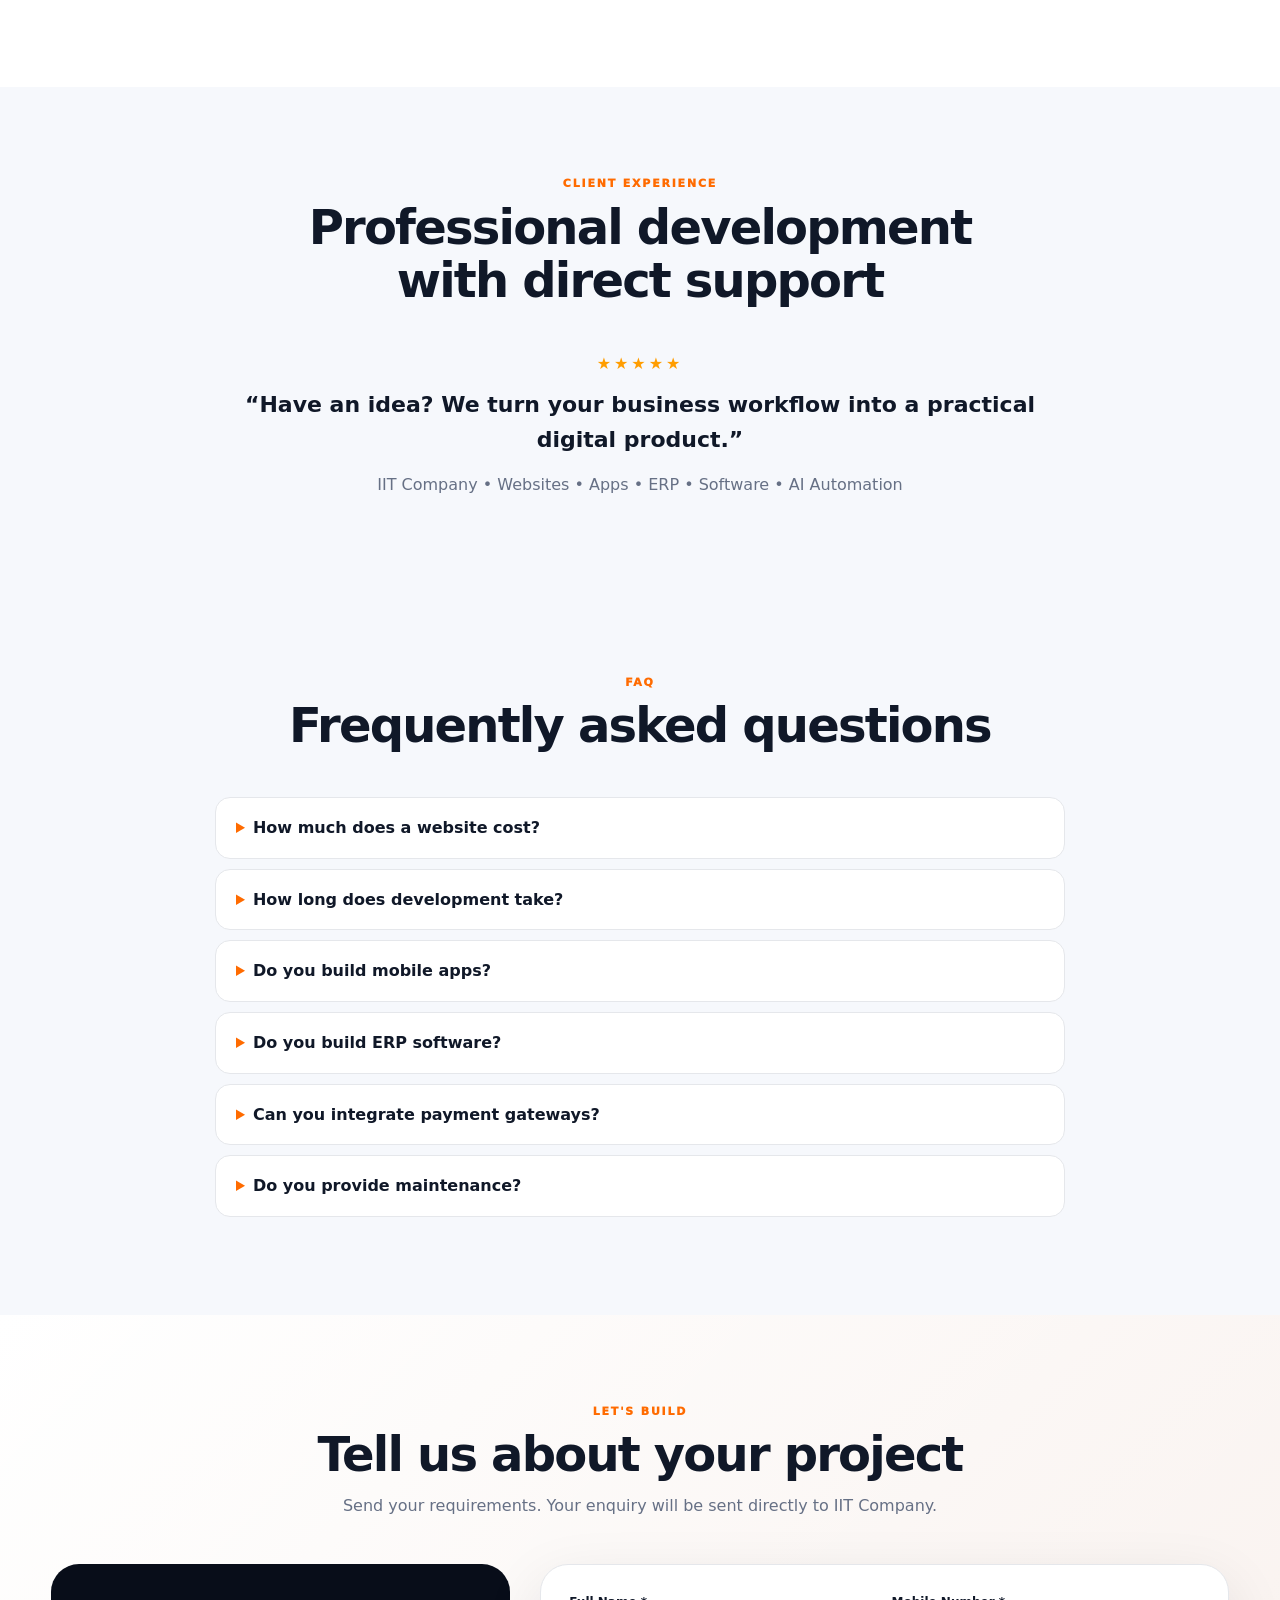
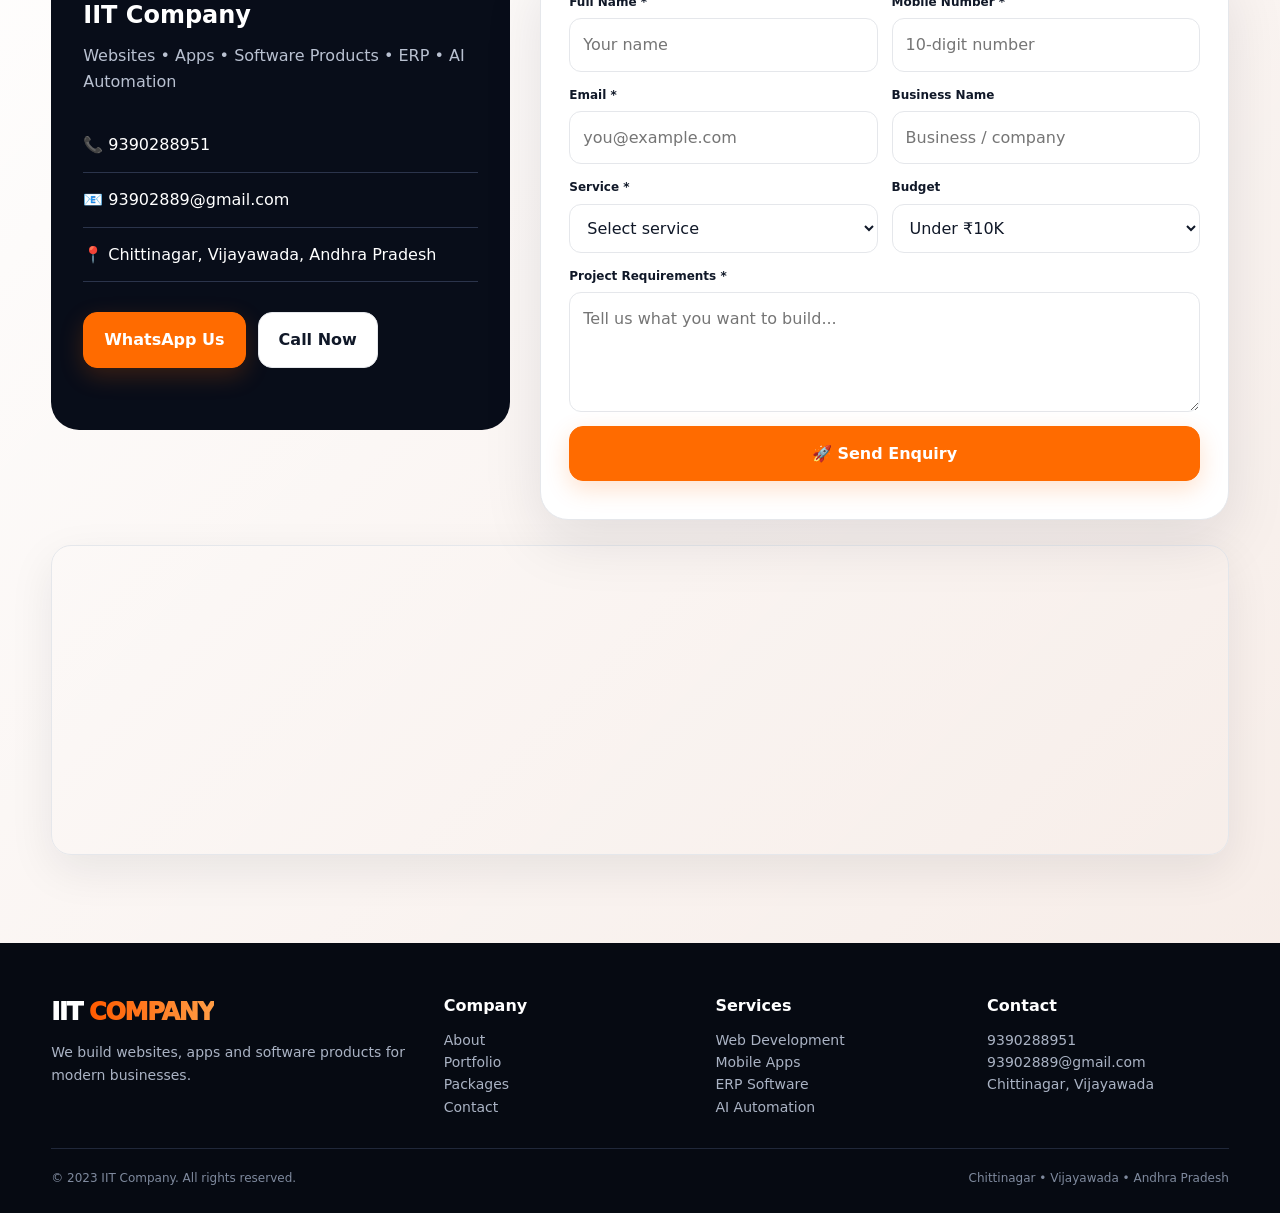
==== commit dc2804b7: "Update print statement from 'Hello' to 'Goodbye'" ====
--- a/index.html
+++ b/index.html
@@ -3,6 +3,7 @@
 <head>
     <link rel="stylesheet" href="style.css">
 <meta charset="UTF-8">
+    <meta name="google-site-verification" content="ptwou5w1RcgEEheP0I7DT9x9W2AWck6i5Joq8k0DMSQ" />
 <meta name="viewport" content="width=device-width, initial-scale=1.0">
 <meta name="description" content="IIT Company - Website, mobile app, ERP, custom software, e-commerce and AI automation development in Vijayawada.">
 <meta name="theme-color" content="#ff6b00">
--- a/style.css
+++ b/style.css
@@ -0,0 +1,969 @@
+
+:root{
+ --bg:#f6f8fc;--card:#fff;--text:#101828;--muted:#667085;--accent:#ff6b00;--accent2:#ff9d45;
+ --dark:#080d19;--dark2:#111827;--line:#e5e7eb;--shadow:0 20px 60px rgba(16,24,40,.10);
+ --radius:24px;--header:rgba(255,255,255,.82)
+}
+html.dark{
+ --bg:#070b14;--card:#101827;--text:#f5f7fb;--muted:#aab4c5;--line:#253044;
+ --header:rgba(8,13,25,.84);--shadow:0 20px 60px rgba(0,0,0,.35)
+}
+*{box-sizing:border-box;margin:0;padding:0}
+html{scroll-behavior:smooth;scroll-padding-top:80px}
+body{font-family:Inter,system-ui,-apple-system,BlinkMacSystemFont,"Segoe UI",sans-serif;background:var(--bg);color:var(--text);line-height:1.6;overflow-x:hidden;transition:background .35s,color .35s}
+a{text-decoration:none;color:inherit}
+button,input,select,textarea{font:inherit}
+.container{width:min(1180px,92%);margin:auto}
+header{position:fixed;top:0;left:0;right:0;z-index:1000;background:var(--header);backdrop-filter:blur(18px);border-bottom:1px solid var(--line);transition:.35s}
+.nav{height:76px;display:flex;align-items:center;justify-content:space-between;gap:18px}
+.logo{font-size:24px;font-weight:950;letter-spacing:-1.2px}.logo span{color:var(--accent)}
+nav{display:flex;gap:19px;align-items:center;font-size:13px;font-weight:800}
+nav a{color:var(--muted);transition:.2s}nav a:hover{color:var(--accent)}
+.nav-btn{background:var(--dark2);color:#fff!important;padding:11px 16px;border-radius:13px}
+.theme-toggle{border:1px solid var(--line);background:var(--card);color:var(--text);width:42px;height:42px;border-radius:13px;cursor:pointer;display:grid;place-items:center;font-size:18px;transition:.25s}
+.theme-toggle:hover{transform:translateY(-2px);border-color:var(--accent)}
+.menu{display:none;border:0;background:transparent;color:var(--text);font-size:27px;cursor:pointer}
+.mobile-menu{display:none;background:var(--card);border-bottom:1px solid var(--line);padding:10px 4%}
+.mobile-menu a{display:block;padding:11px;font-weight:800;color:var(--text)}
+.mobile-menu.open{display:block}
+
+.hero{padding:160px 0 90px;position:relative;overflow:hidden;background:radial-gradient(circle at 82% 18%,rgba(255,155,69,.25),transparent 28%),linear-gradient(180deg,var(--card),var(--bg));transition:.35s}
+.hero-grid{display:grid;grid-template-columns:1.05fr .95fr;align-items:center;gap:50px}
+.badge{display:inline-flex;padding:8px 13px;border:1px solid rgba(255,107,0,.25);background:rgba(255,107,0,.08);border-radius:999px;color:var(--accent);font-size:12px;font-weight:900;margin-bottom:18px}
+h1{font-size:clamp(43px,6vw,76px);line-height:1.01;letter-spacing:-3.5px;margin-bottom:20px}
+.gradient{background:linear-gradient(90deg,#ff5b00,#ff9d45);-webkit-background-clip:text;background-clip:text;color:transparent}
+.hero p{font-size:18px;color:var(--muted);max-width:650px}
+.actions{display:flex;gap:12px;flex-wrap:wrap;margin:30px 0}
+.btn{display:inline-flex;align-items:center;justify-content:center;gap:8px;padding:14px 20px;border-radius:14px;font-weight:850;border:1px solid var(--line);transition:.25s;cursor:pointer}
+.btn:hover{transform:translateY(-3px)}
+.primary{background:var(--accent);color:#fff;border-color:var(--accent);box-shadow:0 10px 25px rgba(255,107,0,.22)}
+.secondary{background:var(--card);color:var(--text)}
+.hero-meta{font-size:13px!important}
+.visual{min-height:450px;position:relative;display:grid;place-items:center;perspective:1000px}
+.orb{width:310px;height:310px;border-radius:50%;background:radial-gradient(circle at 30% 25%,#fff,#ffd4b3 25%,#ff7b20 65%,#c53d00);box-shadow:0 35px 100px rgba(255,107,0,.3);animation:float 5s ease-in-out infinite}
+.device{position:absolute;width:295px;background:rgba(255,255,255,.78);border:1px solid rgba(255,255,255,.8);border-radius:22px;box-shadow:var(--shadow);padding:17px;backdrop-filter:blur(15px)}
+html.dark .device{background:rgba(16,24,39,.78);border-color:#334155}
+.device.top{top:35px;right:0;transform:rotateY(-18deg) rotateX(8deg);animation:tilt 6s ease-in-out infinite}
+.device.bottom{bottom:25px;left:0;transform:rotateY(18deg) rotateX(-6deg);animation:tilt2 6s ease-in-out infinite}
+.bar{height:9px;background:#e8ebf0;border-radius:20px;margin-bottom:11px}.bar.short{width:55%}
+.mini{display:grid;grid-template-columns:repeat(3,1fr);gap:9px}.mini div{height:70px;border-radius:13px;background:#eef1f5}.mini div:first-child{background:#fff0e6}
+html.dark .bar{background:#344054}html.dark .mini div{background:#1d2939}html.dark .mini div:first-child{background:#3a2417}
+.tech-float{position:absolute;padding:10px 13px;background:var(--card);border:1px solid var(--line);box-shadow:var(--shadow);border-radius:14px;font-size:12px;font-weight:900;animation:bob 4s ease-in-out infinite}
+.tf1{top:18%;left:5%}.tf2{top:43%;right:2%;animation-delay:.8s}.tf3{bottom:9%;right:17%;animation-delay:1.5s}
+@keyframes float{50%{transform:translateY(-16px) rotate(3deg)}}@keyframes tilt{50%{transform:rotateY(-10deg) rotateX(5deg) translateY(-8px)}}@keyframes tilt2{50%{transform:rotateY(10deg) rotateX(-4deg) translateY(-8px)}}@keyframes bob{50%{transform:translateY(-9px)}}
+
+section{padding:88px 0}
+.stats{margin-top:-25px;position:relative;z-index:2}.stats-grid{display:grid;grid-template-columns:repeat(4,1fr);gap:14px}
+.stat{background:var(--card);border:1px solid var(--line);padding:25px;border-radius:20px;text-align:center;box-shadow:var(--shadow)}
+.stat b{font-size:30px}.stat span{display:block;color:var(--muted);font-size:13px}
+.section-head{text-align:center;max-width:780px;margin:0 auto 45px}
+.eyebrow{color:var(--accent);font-weight:950;text-transform:uppercase;font-size:11px;letter-spacing:1.8px}
+.section-head h2{font-size:clamp(30px,4vw,48px);line-height:1.1;letter-spacing:-1.8px;margin:8px 0 12px}
+.section-head p{color:var(--muted)}
+.grid{display:grid;grid-template-columns:repeat(3,1fr);gap:18px}
+.card{background:var(--card);border:1px solid var(--line);border-radius:var(--radius);padding:26px;box-shadow:0 8px 30px rgba(16,24,40,.04);transition:.3s}
+.card:hover{transform:translateY(-7px);box-shadow:var(--shadow);border-color:rgba(255,107,0,.4)}
+.icon{width:52px;height:52px;display:grid;place-items:center;background:rgba(255,107,0,.10);border-radius:15px;font-size:24px;margin-bottom:18px}
+.card h3{margin-bottom:7px}.card p{color:var(--muted);font-size:14px}
+.card-link{display:inline-flex;margin-top:17px;color:var(--accent);font-weight:900;font-size:13px}
+.dark-section{background:#080d19;color:#fff}.dark-section .section-head p{color:#aab4c5}
+.dark-section .card{background:#111827;border-color:#273247}.dark-section .card p{color:#aab4c5}.dark-section .icon{background:#202b3e}
+
+.product-grid{grid-template-columns:repeat(3,1fr)}.product{min-height:230px}
+.tag{display:inline-block;font-size:10px;padding:5px 9px;border-radius:999px;background:rgba(255,107,0,.10);color:var(--accent);margin-bottom:14px;font-weight:900}
+.product .icon{margin-bottom:12px}
+
+.project{overflow:hidden;padding:0}.project-img{height:190px;background:linear-gradient(135deg,#101828,#344054);display:grid;place-items:center;color:#fff;font-size:48px;position:relative;overflow:hidden}
+.project-img::after{content:"";position:absolute;inset:0;background:linear-gradient(120deg,transparent,rgba(255,255,255,.12),transparent);transform:translateX(-100%);transition:.6s}
+.project:hover .project-img::after{transform:translateX(100%)}
+.project-body{padding:22px}.project-body small{color:var(--accent);font-weight:900}
+.project-actions{display:flex;gap:8px;flex-wrap:wrap;margin-top:15px}.mini-btn{padding:9px 12px;border-radius:10px;border:1px solid var(--line);font-size:12px;font-weight:850}.mini-btn.orange{background:var(--accent);color:#fff;border-color:var(--accent)}
+
+.tech-grid{display:grid;grid-template-columns:repeat(5,1fr);gap:14px}
+.tech-card{background:var(--card);border:1px solid var(--line);border-radius:20px;padding:22px 12px;text-align:center;transition:.3s;box-shadow:0 8px 25px rgba(16,24,40,.04)}
+.tech-card:hover{transform:translateY(-7px) rotateX(4deg);border-color:var(--accent);box-shadow:var(--shadow)}
+.tech-logo{font-size:34px;margin-bottom:8px}.tech-card b{font-size:13px}.tech-card small{display:block;color:var(--muted);margin-top:3px}
+
+.price{position:relative}.price.popular{border:2px solid var(--accent);transform:translateY(-8px)}
+.popular-label{position:absolute;right:18px;top:18px;background:var(--accent);color:#fff;font-size:9px;font-weight:950;padding:5px 9px;border-radius:999px}
+.price h3{font-size:20px}.amount{font-size:34px;font-weight:950;margin:10px 0 16px}
+.price ul{list-style:none;color:var(--muted);font-size:14px;margin-bottom:22px}.price li{margin:8px 0}.price li::before{content:"✓";color:var(--accent);font-weight:950;margin-right:8px}
+
+.build-list{display:grid;grid-template-columns:repeat(4,1fr);gap:14px}.build-item{padding:20px;border:1px solid var(--line);background:var(--card);border-radius:18px;font-weight:850;transition:.25s}.build-item:hover{transform:translateY(-4px);border-color:var(--accent)}
+
+.why{background:var(--card)}.why-grid{display:grid;grid-template-columns:1fr 1fr;gap:18px}.why-item{padding:22px;border:1px solid var(--line);border-radius:18px;background:var(--card)}.why-item b{display:block;margin-bottom:4px}.why-item span{color:var(--muted);font-size:14px}
+
+.testimonial{max-width:850px;margin:auto;text-align:center}.quote{font-size:22px;font-weight:750;margin-bottom:15px}.stars{color:#ff9d00;letter-spacing:3px;margin-bottom:10px}
+
+.faq{max-width:850px;margin:auto}.faq details{background:var(--card);border:1px solid var(--line);border-radius:15px;margin:10px 0;padding:17px 20px}.faq summary{cursor:pointer;font-weight:850}.faq p{color:var(--muted);padding-top:10px;font-size:14px}
+
+.contact{background:linear-gradient(135deg,var(--card),rgba(255,107,0,.08))}
+.contact-grid{display:grid;grid-template-columns:.8fr 1.2fr;gap:30px;align-items:start}
+.contact-info{background:#080d19;color:#fff;border-radius:28px;padding:32px}.contact-info p{color:#b9c1d1;margin:9px 0 24px}
+.contact-line{padding:14px 0;border-bottom:1px solid #2b344b}.contact-line a{color:#fff}
+.form{background:var(--card);border:1px solid var(--line);padding:28px;border-radius:28px;box-shadow:var(--shadow)}
+.form-grid{display:grid;grid-template-columns:1fr 1fr;gap:14px}.field{display:flex;flex-direction:column;gap:6px}.field.full{grid-column:1/-1}.field label{font-size:12px;font-weight:850}
+.field input,.field select,.field textarea{border:1px solid var(--line);background:var(--card);color:var(--text);border-radius:12px;padding:13px;outline:none}
+.field input:focus,.field select:focus,.field textarea:focus{border-color:var(--accent)}textarea{min-height:120px;resize:vertical}
+.map{margin-top:25px;border-radius:20px;overflow:hidden;border:1px solid var(--line)}.map iframe{width:100%;height:300px;border:0}
+
+footer{background:#060a12;color:#fff;padding:50px 0 25px}.footer-grid{display:grid;grid-template-columns:1.5fr 1fr 1fr 1fr;gap:30px}.footer-grid p,.footer-grid a{color:#aab3c4;font-size:14px}.footer-grid a:hover{color:#fff}.footer-grid h4{margin-bottom:10px}
+.copyright{border-top:1px solid #20283a;margin-top:30px;padding-top:20px;color:#7f8a9e;font-size:12px;display:flex;justify-content:space-between}
+.float-wa{position:fixed;right:20px;bottom:22px;width:56px;height:56px;border-radius:50%;background:#20c063;color:#fff;display:grid;place-items:center;font-size:25px;z-index:1100;box-shadow:0 10px 30px rgba(0,0,0,.25)}
+.reveal{opacity:0;transform:translateY(25px);transition:.7s}.reveal.show{opacity:1;transform:none}
+.install-note{display:none}
+@media(max-width:1050px){nav{gap:12px}.tech-grid{grid-template-columns:repeat(4,1fr)}.build-list{grid-template-columns:repeat(3,1fr)}}
+@media(max-width:900px){
+ nav{display:none}.menu{display:block}.hero-grid,.contact-grid,.why-grid{grid-template-columns:1fr}
+ .visual{min-height:390px}.grid,.product-grid{grid-template-columns:repeat(2,1fr)}
+ .process{grid-template-columns:repeat(2,1fr)}.stats-grid{grid-template-columns:repeat(2,1fr)}
+ .footer-grid{grid-template-columns:1fr 1fr}.tech-grid{grid-template-columns:repeat(3,1fr)}
+ .build-list{grid-template-columns:repeat(2,1fr)}
+}
+@media(max-width:600px){
+ .nav{height:68px}.hero{padding:125px 0 55px}h1{letter-spacing:-2.5px}.hero p{font-size:16px}
+ .visual{min-height:340px}.orb{width:235px;height:235px}.device{width:220px}.device.top{top:30px}.device.bottom{bottom:15px}
+ .grid,.product-grid,.stats-grid,.process,.form-grid,.footer-grid,.tech-grid,.build-list{grid-template-columns:1fr}
+ .price.popular{transform:none}.form{padding:20px}.contact-info{padding:24px}.copyright{flex-direction:column;gap:7px}
+ section{padding:65px 0}.tf1{left:0}.tf2{right:0}.tf3{right:5%}
+}
+
+/* =========================================
+   IIT COMPANY - PREMIUM UI UPGRADES
+   ========================================= */
+
+
+/* =========================================
+   TEXT SELECTION
+   ========================================= */
+
+::selection {
+    background: #ff6b00;
+    color: #fff;
+}
+
+
+/* =========================================
+   SMOOTH SCROLLBAR
+   ========================================= */
+
+::-webkit-scrollbar {
+    width: 9px;
+}
+
+::-webkit-scrollbar-track {
+    background: var(--bg);
+}
+
+::-webkit-scrollbar-thumb {
+    background: linear-gradient(
+        180deg,
+        #ff6b00,
+        #ff9d45
+    );
+    border-radius: 20px;
+}
+
+::-webkit-scrollbar-thumb:hover {
+    background: #e85f00;
+}
+
+
+/* =========================================
+   HEADER IMPROVEMENT
+   ========================================= */
+
+header {
+    box-shadow: 0 8px 30px rgba(16, 24, 40, 0.04);
+}
+
+html.dark header {
+    box-shadow: 0 8px 30px rgba(0, 0, 0, 0.25);
+}
+
+
+/* =========================================
+   LOGO EFFECT
+   ========================================= */
+
+.logo {
+    transition: 0.3s ease;
+}
+
+.logo:hover {
+    transform: translateY(-2px);
+}
+
+.logo span {
+    background: linear-gradient(
+        90deg,
+        #ff5b00,
+        #ff9d45
+    );
+
+    -webkit-background-clip: text;
+    background-clip: text;
+    color: transparent;
+}
+
+
+/* =========================================
+   NAVIGATION EFFECT
+   ========================================= */
+
+nav a {
+    position: relative;
+    padding: 8px 0;
+}
+
+nav a:not(.nav-btn)::after {
+    content: "";
+    position: absolute;
+    left: 0;
+    bottom: 0;
+
+    width: 0;
+    height: 2px;
+
+    background: var(--accent);
+
+    transition: width 0.3s ease;
+}
+
+nav a:not(.nav-btn):hover::after {
+    width: 100%;
+}
+
+
+/* =========================================
+   CONTACT BUTTON
+   ========================================= */
+
+.nav-btn {
+    transition:
+        transform 0.25s ease,
+        box-shadow 0.25s ease;
+}
+
+.nav-btn:hover {
+    transform: translateY(-3px);
+
+    box-shadow:
+        0 10px 25px rgba(0, 0, 0, 0.18);
+}
+
+
+/* =========================================
+   HERO BACKGROUND
+   ========================================= */
+
+.hero::before {
+    content: "";
+
+    position: absolute;
+
+    width: 500px;
+    height: 500px;
+
+    top: -250px;
+    left: -250px;
+
+    border-radius: 50%;
+
+    background: rgba(255, 107, 0, 0.07);
+
+    filter: blur(30px);
+
+    pointer-events: none;
+}
+
+.hero::after {
+    content: "";
+
+    position: absolute;
+
+    width: 400px;
+    height: 400px;
+
+    right: -180px;
+    bottom: -200px;
+
+    border-radius: 50%;
+
+    background: rgba(255, 157, 69, 0.08);
+
+    filter: blur(35px);
+
+    pointer-events: none;
+}
+
+
+/* =========================================
+   HERO BUTTONS
+   ========================================= */
+
+.btn {
+    position: relative;
+    overflow: hidden;
+}
+
+.btn::before {
+    content: "";
+
+    position: absolute;
+
+    top: 0;
+    left: -120%;
+
+    width: 80%;
+    height: 100%;
+
+    background: linear-gradient(
+        90deg,
+        transparent,
+        rgba(255,255,255,0.25),
+        transparent
+    );
+
+    transform: skewX(-20deg);
+
+    transition: left 0.6s ease;
+}
+
+.btn:hover::before {
+    left: 140%;
+}
+
+
+/* =========================================
+   PRIMARY BUTTON
+   ========================================= */
+
+.primary {
+    box-shadow:
+        0 8px 25px rgba(255, 107, 0, 0.20);
+}
+
+.primary:hover {
+    box-shadow:
+        0 14px 35px rgba(255, 107, 0, 0.32);
+}
+
+
+/* =========================================
+   CARDS
+   ========================================= */
+
+.card {
+    position: relative;
+    overflow: hidden;
+}
+
+.card::before {
+    content: "";
+
+    position: absolute;
+
+    top: 0;
+    left: 0;
+
+    width: 100%;
+    height: 3px;
+
+    background: linear-gradient(
+        90deg,
+        transparent,
+        var(--accent),
+        transparent
+    );
+
+    transform: scaleX(0);
+
+    transition: transform 0.35s ease;
+}
+
+.card:hover::before {
+    transform: scaleX(1);
+}
+
+.card:hover {
+    transform:
+        translateY(-8px)
+        rotateX(1deg);
+}
+
+
+/* =========================================
+   ICON ANIMATION
+   ========================================= */
+
+.icon {
+    transition:
+        transform 0.3s ease,
+        background 0.3s ease;
+}
+
+.card:hover .icon {
+    transform:
+        scale(1.08)
+        rotate(-4deg);
+
+    background: rgba(255, 107, 0, 0.16);
+}
+
+
+/* =========================================
+   TECHNOLOGY CARDS
+   ========================================= */
+
+.tech-card {
+    position: relative;
+    overflow: hidden;
+}
+
+.tech-card::before {
+    content: "";
+
+    position: absolute;
+
+    width: 120px;
+    height: 120px;
+
+    top: -70px;
+    right: -70px;
+
+    border-radius: 50%;
+
+    background: rgba(255, 107, 0, 0.08);
+
+    transition: 0.4s;
+}
+
+.tech-card:hover::before {
+    transform: scale(2);
+}
+
+.tech-logo {
+    transition: 0.35s ease;
+}
+
+.tech-card:hover .tech-logo {
+    transform:
+        scale(1.15)
+        translateY(-3px);
+}
+
+
+/* =========================================
+   PRICE CARDS
+   ========================================= */
+
+.price {
+    transition:
+        transform 0.3s ease,
+        box-shadow 0.3s ease;
+}
+
+.price:hover {
+    transform: translateY(-10px);
+}
+
+.price.popular:hover {
+    transform: translateY(-15px);
+}
+
+.amount {
+    background: linear-gradient(
+        90deg,
+        #ff5b00,
+        #ff9d45
+    );
+
+    -webkit-background-clip: text;
+    background-clip: text;
+
+    color: transparent;
+}
+
+
+/* =========================================
+   FORM INPUTS
+   ========================================= */
+
+.field input,
+.field select,
+.field textarea {
+    transition:
+        border-color 0.25s ease,
+        box-shadow 0.25s ease,
+        transform 0.2s ease;
+}
+
+.field input:focus,
+.field select:focus,
+.field textarea:focus {
+    border-color: var(--accent);
+
+    box-shadow:
+        0 0 0 4px rgba(255, 107, 0, 0.10);
+
+    transform: translateY(-1px);
+}
+
+
+/* =========================================
+   FORM BUTTON
+   ========================================= */
+
+.form .btn {
+    width: 100%;
+}
+
+
+/* =========================================
+   WHATSAPP BUTTON
+   ========================================= */
+
+.float-wa {
+    animation:
+        whatsappPulse 2.2s infinite;
+
+    transition:
+        transform 0.25s ease;
+}
+
+.float-wa:hover {
+    transform:
+        scale(1.12)
+        translateY(-3px);
+}
+
+@keyframes whatsappPulse {
+
+    0% {
+        box-shadow:
+            0 0 0 0 rgba(32, 192, 99, 0.45),
+            0 10px 30px rgba(0,0,0,.25);
+    }
+
+    70% {
+        box-shadow:
+            0 0 0 16px rgba(32, 192, 99, 0),
+            0 10px 30px rgba(0,0,0,.25);
+    }
+
+    100% {
+        box-shadow:
+            0 0 0 0 rgba(32, 192, 99, 0),
+            0 10px 30px rgba(0,0,0,.25);
+    }
+
+}
+
+
+/* =========================================
+   PROJECT IMAGE
+   ========================================= */
+
+.project-img {
+    transition:
+        transform 0.5s ease;
+}
+
+.project:hover .project-img {
+    transform: scale(1.04);
+}
+
+
+/* =========================================
+   BUILD ITEMS
+   ========================================= */
+
+.build-item {
+    position: relative;
+    overflow: hidden;
+
+    transition:
+        transform 0.3s ease,
+        border-color 0.3s ease,
+        box-shadow 0.3s ease;
+}
+
+.build-item:hover {
+    transform: translateY(-6px);
+
+    border-color: var(--accent);
+
+    box-shadow:
+        0 15px 35px rgba(16, 24, 40, 0.08);
+}
+
+
+/* =========================================
+   FAQ
+   ========================================= */
+
+.faq details {
+    transition:
+        border-color 0.25s ease,
+        transform 0.25s ease;
+}
+
+.faq details:hover {
+    border-color: rgba(255, 107, 0, 0.45);
+    transform: translateX(3px);
+}
+
+.faq summary::marker {
+    color: var(--accent);
+}
+
+
+/* =========================================
+   MAP
+   ========================================= */
+
+.map {
+    box-shadow:
+        0 15px 45px rgba(16, 24, 40, 0.08);
+}
+
+
+/* =========================================
+   FOOTER LINKS
+   ========================================= */
+
+.footer-grid a {
+    transition:
+        color 0.2s ease,
+        padding-left 0.2s ease;
+}
+
+.footer-grid a:hover {
+    padding-left: 4px;
+}
+
+
+/* =========================================
+   SECTION BACKGROUND
+   ========================================= */
+
+section {
+    position: relative;
+}
+
+.why::before {
+    content: "";
+
+    position: absolute;
+
+    top: 0;
+    right: 0;
+
+    width: 300px;
+    height: 300px;
+
+    background:
+        radial-gradient(
+            circle,
+            rgba(255, 107, 0, 0.05),
+            transparent 70%
+        );
+
+    pointer-events: none;
+}
+
+
+/* =========================================
+   FOCUS ACCESSIBILITY
+   ========================================= */
+
+button:focus-visible,
+a:focus-visible,
+input:focus-visible,
+select:focus-visible,
+textarea:focus-visible,
+summary:focus-visible {
+    outline: 3px solid rgba(255, 107, 0, 0.35);
+    outline-offset: 3px;
+}
+
+
+/* =========================================
+   MOBILE IMPROVEMENTS
+   ========================================= */
+
+@media (max-width: 600px) {
+
+    .hero::before,
+    .hero::after {
+        width: 250px;
+        height: 250px;
+    }
+
+    .hero {
+        overflow: hidden;
+    }
+
+    .actions {
+        flex-direction: column;
+    }
+
+    .actions .btn {
+        width: 100%;
+    }
+
+    .float-wa {
+        width: 52px;
+        height: 52px;
+
+        right: 16px;
+        bottom: 18px;
+    }
+
+    .section-head {
+        margin-bottom: 32px;
+    }
+
+    .card {
+        padding: 22px;
+    }
+
+    .project-body {
+        padding: 20px;
+    }
+
+}
+
+
+/* =========================================
+   REDUCE MOTION FOR ACCESSIBILITY
+   ========================================= */
+
+@media (prefers-reduced-motion: reduce) {
+
+    *,
+    *::before,
+    *::after {
+        animation-duration: 0.01ms !important;
+        animation-iteration-count: 1 !important;
+        scroll-behavior: auto !important;
+        transition-duration: 0.01ms !important;
+    }
+
+}
+/* =========================================
+   OUR PROCESS - SCROLL REPEAT ANIMATION
+   ========================================= */
+
+.process {
+    position: relative;
+    display: grid;
+    grid-template-columns: repeat(5, 1fr);
+    gap: 0;
+    margin-top: 45px;
+}
+
+/* Connecting line */
+
+.process::before {
+    content: "";
+
+    position: absolute;
+    top: 30px;
+    left: 10%;
+    right: 10%;
+    height: 2px;
+
+    background: linear-gradient(
+        90deg,
+        #ff6b00,
+        #ff9d45,
+        #ff6b00
+    );
+
+    opacity: .45;
+}
+
+
+/* Step */
+
+.step {
+    position: relative;
+    text-align: center;
+    padding: 0 10px;
+    z-index: 2;
+}
+
+
+/* Number */
+
+.num {
+    width: 60px;
+    height: 60px;
+
+    margin: 0 auto 16px;
+
+    border-radius: 50%;
+
+    display: grid;
+    place-items: center;
+
+    background: #080d19;
+    color: #fff;
+
+    border: 3px solid #ff6b00;
+
+    font-weight: 950;
+
+    box-shadow:
+        0 0 0 7px rgba(255,107,0,.08),
+        0 10px 30px rgba(255,107,0,.15);
+
+    transition:
+        background .3s ease,
+        transform .3s ease,
+        box-shadow .3s ease;
+}
+
+
+/* Title */
+
+.step h3 {
+    color: #fff;
+    font-size: 18px;
+    margin-bottom: 6px;
+}
+
+
+/* Description */
+
+.step p {
+    color: #aab4c5;
+    font-size: 13px;
+    line-height: 1.6;
+    max-width: 170px;
+    margin: auto;
+}
+
+
+/* =========================================
+   ANIMATION STATE
+   ========================================= */
+
+.process.animate .step:nth-child(1) .num {
+    animation: processActive .7s ease 0s 1 both;
+}
+
+.process.animate .step:nth-child(2) .num {
+    animation: processActive .7s ease .7s 1 both;
+}
+
+.process.animate .step:nth-child(3) .num {
+    animation: processActive .7s ease 1.4s 1 both;
+}
+
+.process.animate .step:nth-child(4) .num {
+    animation: processActive .7s ease 2.1s 1 both;
+}
+
+.process.animate .step:nth-child(5) .num {
+    animation: processActive .7s ease 2.8s 1 both;
+}
+
+
+/* Animation */
+
+@keyframes processActive {
+
+    0% {
+        background: #080d19;
+        transform: scale(.7);
+        box-shadow:
+            0 0 0 0 rgba(255,107,0,0);
+    }
+
+    50% {
+        background: #ff6b00;
+        transform: scale(1.18);
+        box-shadow:
+            0 0 0 12px rgba(255,107,0,.12),
+            0 15px 35px rgba(255,107,0,.35);
+    }
+
+    100% {
+        background: #ff6b00;
+        transform: scale(1);
+        box-shadow:
+            0 0 0 7px rgba(255,107,0,.08),
+            0 10px 30px rgba(255,107,0,.15);
+    }
+
+}
+
+
+/* =========================================
+   TABLET
+   ========================================= */
+
+@media (max-width:900px) {
+
+    .process {
+        grid-template-columns: repeat(3,1fr);
+        gap: 45px 10px;
+    }
+
+    .process::before {
+        display:none;
+    }
+
+}
+
+
+/* =========================================
+   MOBILE
+   ========================================= */
+
+@media (max-width:600px) {
+
+    .process {
+        grid-template-columns:1fr;
+        gap:22px;
+    }
+
+    .process::before {
+        display:block;
+
+        top:30px;
+        bottom:30px;
+
+        left:30px;
+        right:auto;
+
+        width:2px;
+        height:auto;
+    }
+
+    .step {
+        display:grid;
+
+        grid-template-columns:60px 1fr;
+
+        column-gap:18px;
+
+        text-align:left;
+
+        align-items:center;
+    }
+
+    .num {
+        grid-row:span 2;
+        margin:0;
+    }
+
+    .step p {
+        max-width:none;
+        margin:0;
+    }
+
+}
